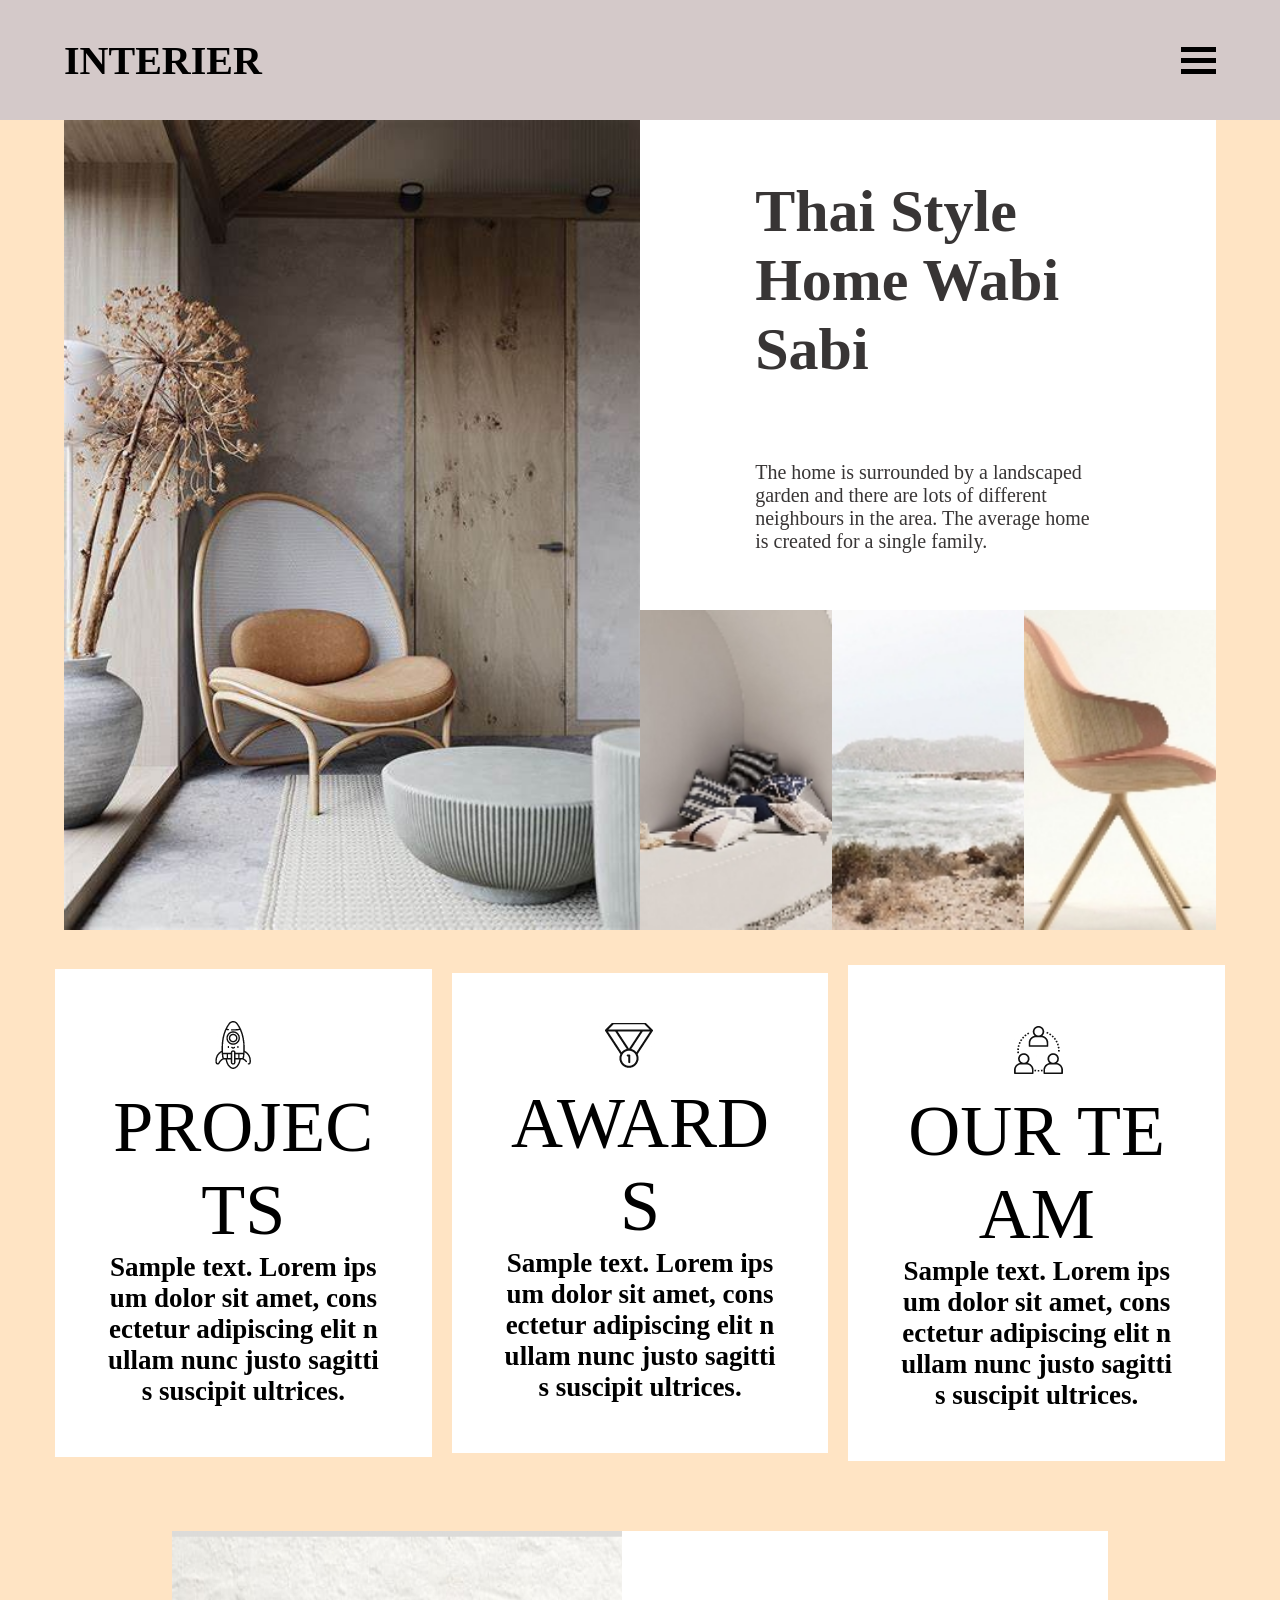
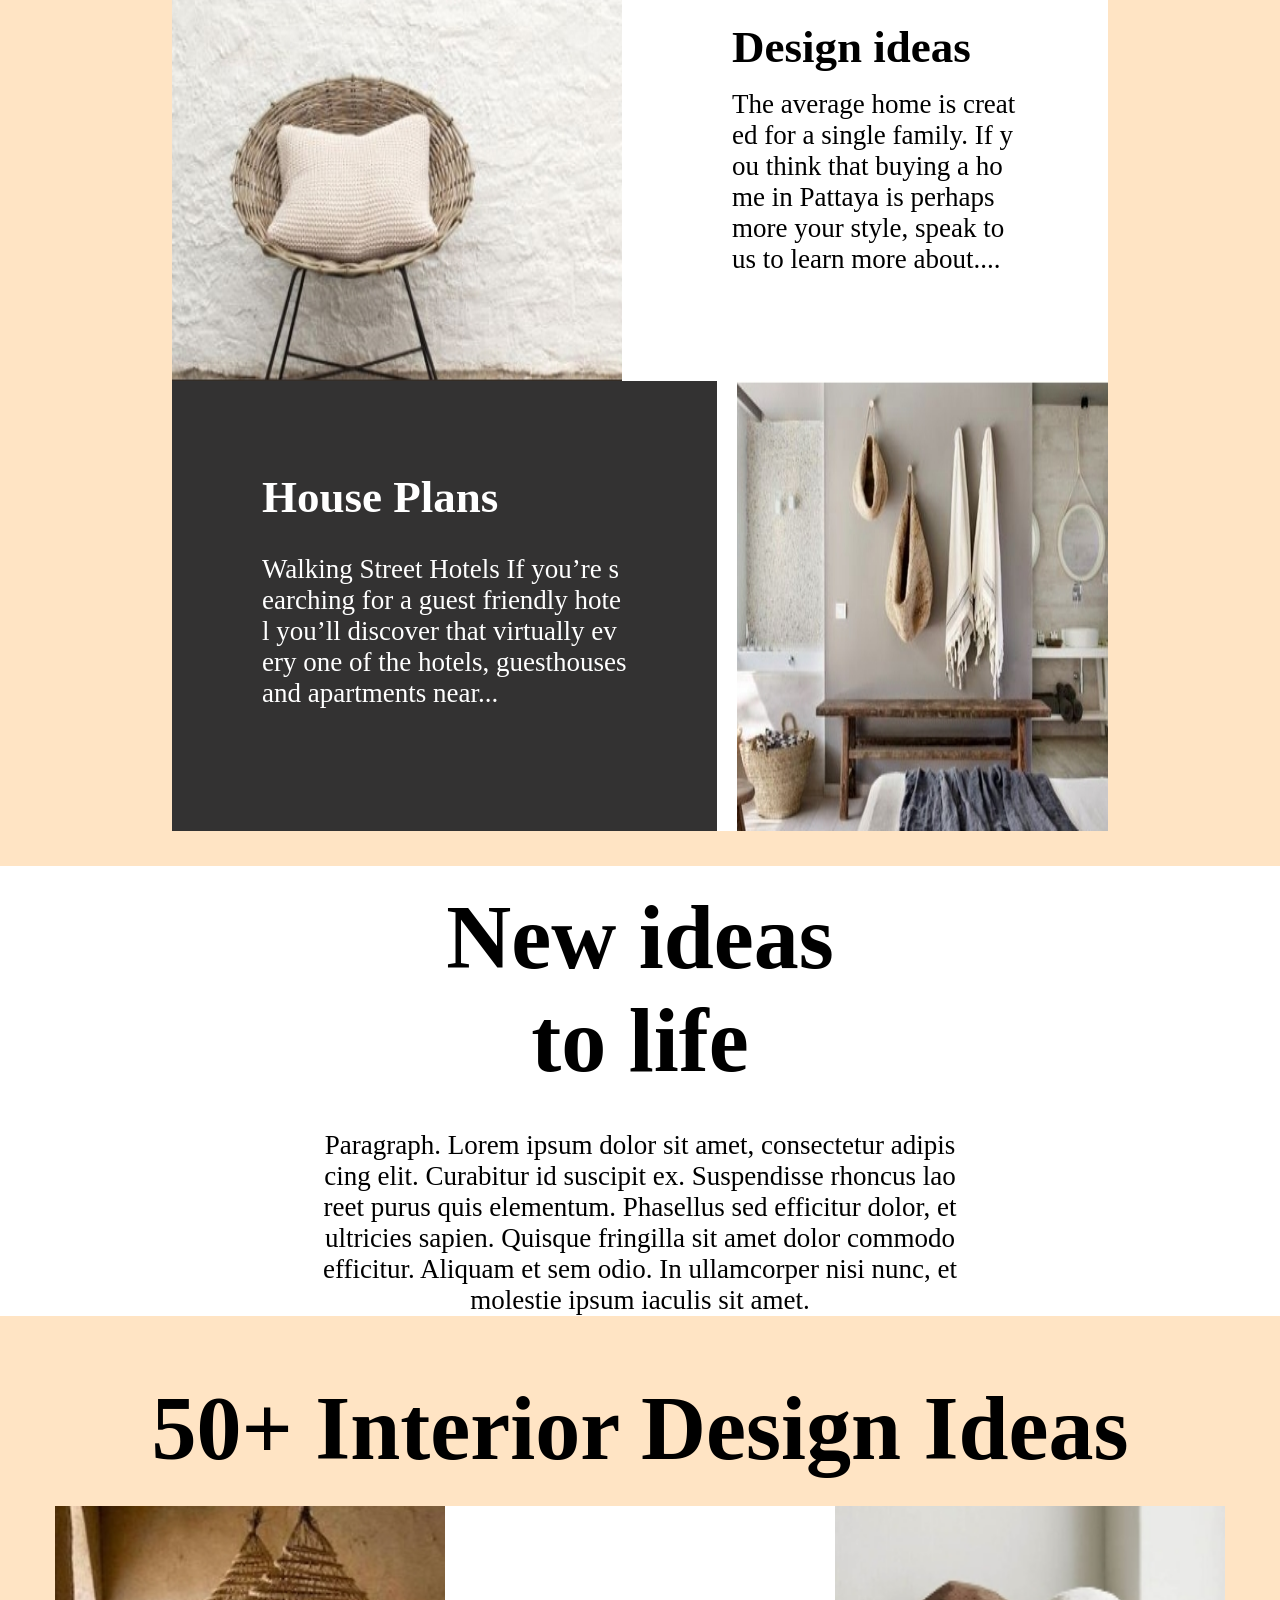
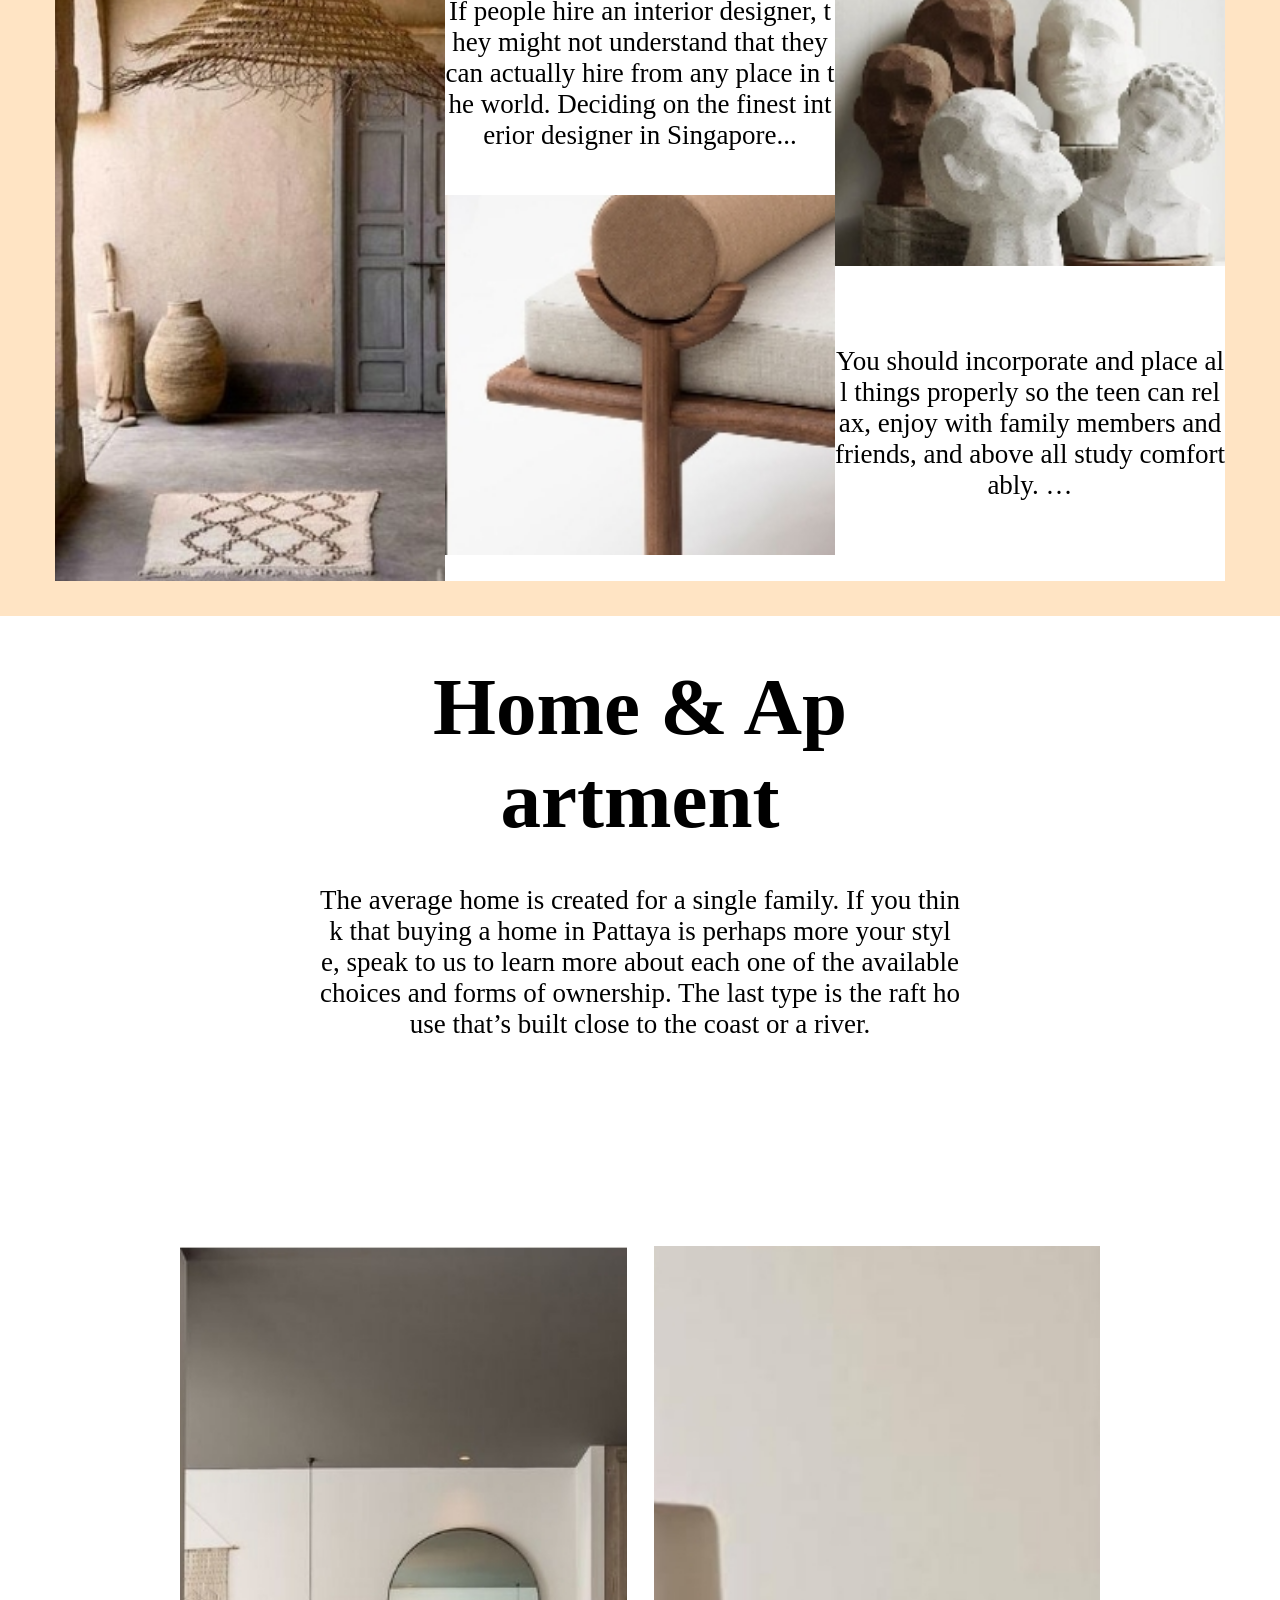
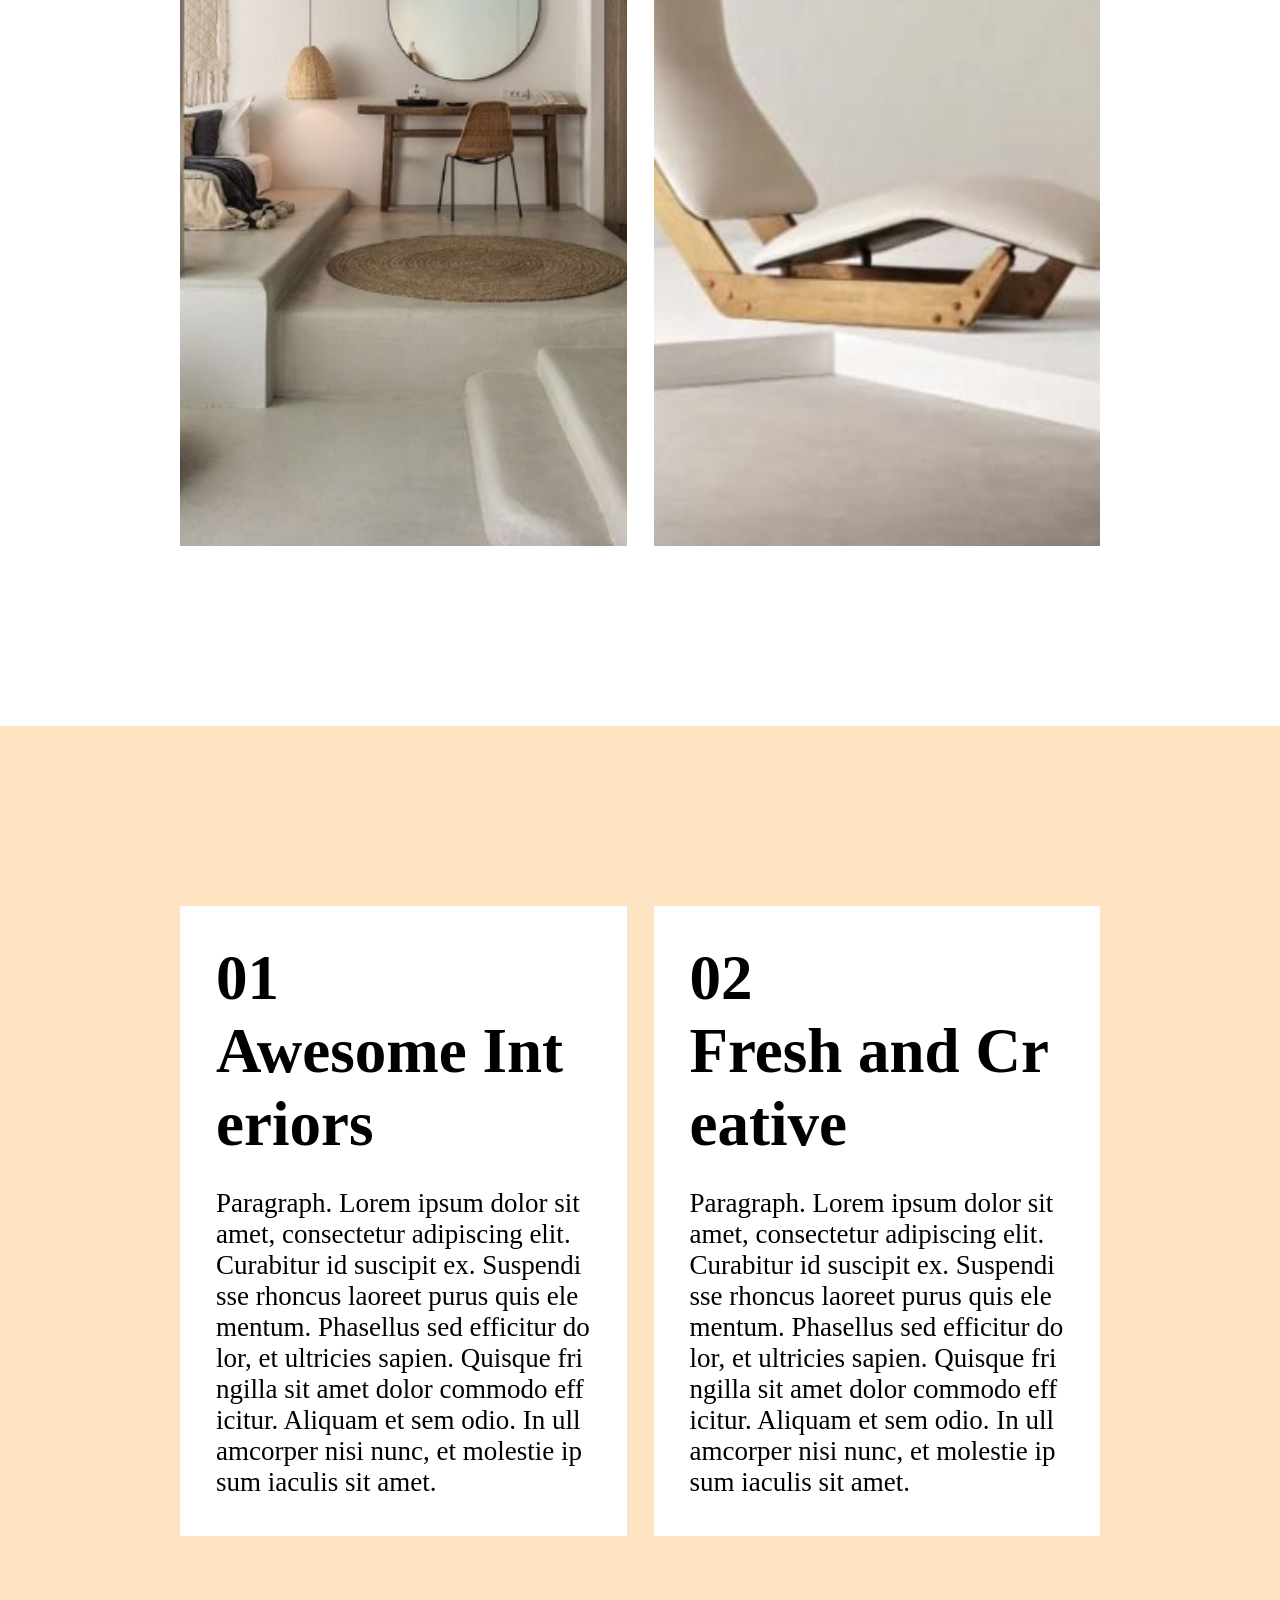
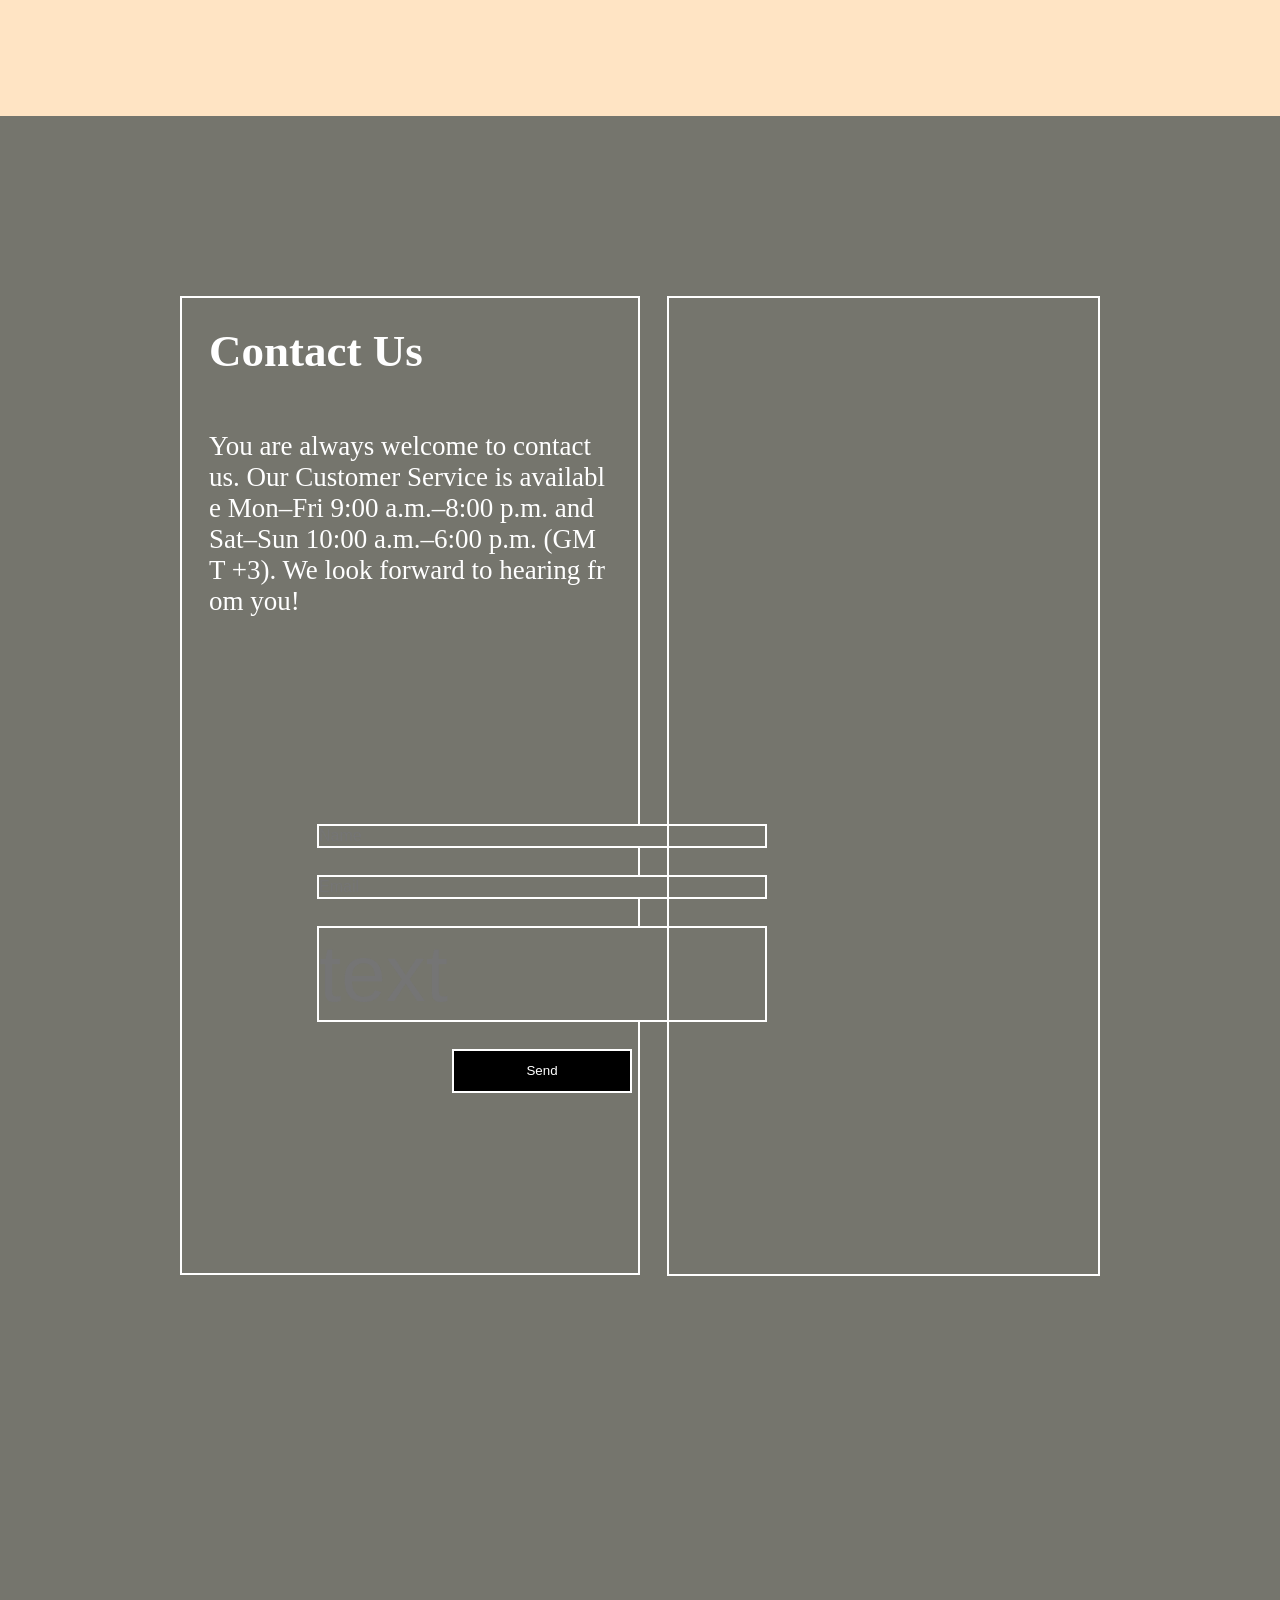
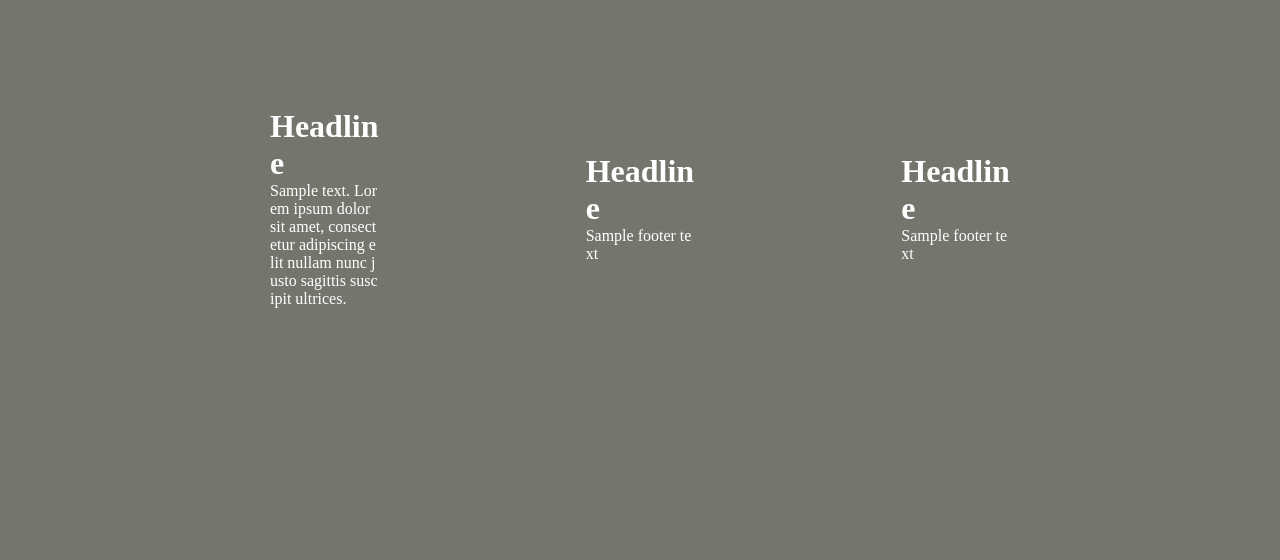
==== index.html @ 0a0bba4f "add Homm" ====
<!DOCTYPE html>
<html lang="en">
  <head>
    <meta charset="UTF-8" />
    <meta http-equiv="X-UA-Compatible" content="IE=edge" />
    <meta name="viewport" content="width=device-width, initial-scale=1.0" />
    <title>Document</title>
    <link rel="stylesheet" href="./css/styal.css" />
    <link rel="stylesheet"media="screen and (max-width:911px)" href="./css/mediaMaxW911px.css">
    <link rel="stylesheet" media="screen and (max-width:575px)" href="./css/mediaMaxW575px.css">
  </head>
  <body>
    <header class="header">
      <span>Interier</span>
      <div class="btn">
          <div></div>
          <div></div>
          <div></div>
      </div>
      <nav class="navbar">
          <a href="index.html">Home</a>
          <a href="GELLERY.html">GELLERY</a>
          <a href="Abaut.html">About</a>
      </nav>
      <div class="navBG"></div>
  </header>
  <!-- section_1 start  -->
  <div class="section_1">
      <div class="sec_1_items1">
          <img src="./img/OIP.jpg" alt="">
      </div>
      <div class="sec_1_items2">
          <div class="sec_1_content">
              <h1 class="sec1_Name">Thai Style Home Wabi Sabi</h1>
              <p class="sec1_content">
                  The home is surrounded by a landscaped garden and there are lots of different neighbours in the
                  area. The average home is created for a single family.
              </p>
          </div>
          <div class="sec_1_images">
              <img src="./img/b0lob.jpg" alt="">
              <img src="./img/b2lob.jpg" alt="">
              <img src="./img/1blob.jpg">

      </div>
  </div>
  
    </div>
    <!-- .section_2 -->
    <div class="section_2">
      <div class="mod">
        <img src="./img/blo0b.jpg" alt="" />
        <p>PROJECTS</p>
        <h1>
          Sample text. Lorem ipsum dolor sit amet, consectetur adipiscing elit
          nullam nunc justo sagittis suscipit ultrices.
        </h1>
      </div>
      <div class="mod1">
        <img src="./img/blo1b.jpg" alt="" />
        <p>AWARDS</p>
        <h1>
          Sample text. Lorem ipsum dolor sit amet, consectetur adipiscing elit
          nullam nunc justo sagittis suscipit ultrices.
        </h1>
      </div>
      <div class="mod2">
        <img src="./img/blo2b.jpg" alt="" />
        <p>OUR TEAM</p>
        <h1>
          Sample text. Lorem ipsum dolor sit amet, consectetur adipiscing elit
          nullam nunc justo sagittis suscipit ultrices.
        </h1>
      </div>
    </div>

    <!-- section_3 -->
    <div class="section_3">
           <div class="itms">
              <img src="./img/img1/blo5b.jpg" alt="">
              <div class="itms1">
                <h1>Design ideas</h1>
                <p>The average home is created for a single family. If you think that buying a home in Pattaya is perhaps more your style, speak to us to learn more about....</p>
              </div>
           </div>
           <div class="itms2">
            <div class="itms3">
              <h1>House Plans</h1>
              <p>Walking Street Hotels If you’re searching for a guest friendly hotel you’ll discover that virtually every one of the hotels, guesthouses and apartments near...</p>
            </div>
            <img src="./img/img1/blob.jpg" alt="">
           </div>
    </div>
    <!-- section_4 -->
    <div class="section_4">
          <div class="text">
            <h1>New ideas to life</h1>
            <p>Paragraph. Lorem ipsum dolor sit amet, consectetur adipiscing elit. Curabitur id suscipit ex. Suspendisse rhoncus laoreet purus quis elementum. Phasellus sed efficitur dolor, et ultricies sapien. Quisque fringilla sit amet dolor commodo efficitur. Aliquam et sem odio. In ullamcorper nisi nunc, et molestie ipsum iaculis sit amet.</p>
          </div>
    </div>
    <!-- section_5 -->
    <div class="section_5">
         <div class="min">
           <h1>50+ Interior Design Ideas</h1>
         </div>
         <div class="min2">
              <div class="min3">
                  <img src="./img/img1/bl12ob.jpg" alt="">
              </div>
              <div class="min4">
                  <p>If people hire an interior designer, they might not understand that they can actually hire from any place in the world. Deciding on the finest interior designer in Singapore...</p>
                  <img src="./img/bl21ob.jpg" alt="">
              </div>
              <div class="min5">
                   <img src="./img/blssob.jpg" alt="">
                   <p>You should incorporate and place all things properly so the teen can relax, enjoy with family members and friends, and above all study comfortably. …</p>
                   
              </div>
         </div>
    </div>
    <!-- section_6 -->
        <div class="section_6">
          <div class="text2">
            <h1>Home & Apartment</h1>
            <p>The average home is created for a single family. If you think that buying a home in Pattaya is perhaps more your style, speak to us to learn more about each one of the available choices and forms of ownership. The last type is the raft house that’s built close to the coast or a river.</p>
          </div>
    </div>
    <!-- section_7 -->
    <div class="section_7">
         <div class="img3">
               <img src="./img/img1/1lob.jpg" alt="">
         </div>
         <div class="img4">
                <img src="./img/img1/2lob.jpg" alt="">
         </div>
    </div>
        <!-- .section_8 -->
     <div class="section_8">
          <div class="text3">
               <h1>01</h1>
               <h1>Awesome Interiors</h1>
               <p>Paragraph. Lorem ipsum dolor sit amet, consectetur adipiscing elit. Curabitur id suscipit ex. Suspendisse rhoncus laoreet purus quis elementum. Phasellus sed efficitur dolor, et ultricies sapien. Quisque fringilla sit amet dolor commodo efficitur. Aliquam et sem odio. In ullamcorper nisi nunc, et molestie ipsum iaculis sit amet.</p>
               
          </div>
          <div class="text4">
               <h1>02</h1>
               <h1>Fresh and Creative</h1>
               <p>Paragraph. Lorem ipsum dolor sit amet, consectetur adipiscing elit. Curabitur id suscipit ex. Suspendisse rhoncus laoreet purus quis elementum. Phasellus sed efficitur dolor, et ultricies sapien. Quisque fringilla sit amet dolor commodo efficitur. Aliquam et sem odio. In ullamcorper nisi nunc, et molestie ipsum iaculis sit amet.</p>
          </div>
     </div>
     <!-- section_9 -->
     <div class="section_9">
            <div class="final1">
                  <h1>Contact Us</h1>
                  <p>You are always welcome to contact us. Our Customer Service is available Mon–Fri 9:00 a.m.–8:00 p.m. and Sat–Sun 10:00 a.m.–6:00 p.m. (GMT +3). We look forward to hearing from you!</p>
                 <div class="final2">
                    <input type="text" name="Name" placeholder="Name" class="Name">
                    <input type="text" name="Email" placeholder="Email" class="Email">
                    <input type="text" name="text" placeholder="text" class="inputtext">
                    <input type="submit" value="Send" class="submit">
                   </div>
            </div>
            <div class="final3">
              <iframe  id="gmap_canvas" src="https://maps.google.com/maps?q=california&t=&z=10&ie=UTF8&iwloc=&output=embed" frameborder="0" ></iframe>
             
            </div>

     </div>
     <!-- section_10 -->
     <div class="section_10">
             <div class="texx1">
                     <h1>Headline</h1>
                     <p>Sample text. Lorem ipsum dolor sit amet, consectetur adipiscing elit nullam nunc justo sagittis suscipit ultrices.</p>
             </div>
             <div class="texx2">
              <h1>Headline</h1>
              <p>Sample footer text</p>
             </div>
             <div class="texx3">
              <h1>Headline</h1>
              <p>Sample footer text</p>

             </div>
     </div>

     <script src="./min.js"></script>
  </body>
</html>
---- css/styal.css ----
*{
    box-sizing: border-box;
    margin: 0;
    padding: 0;
}

html{
    scroll-behavior: smooth;
}
/* header*/

.header{
    width: 100%;
    height: 120px;
    background-color: #d4c9c9;
    display: flex;
    align-items: center;
    justify-content: space-between;
    padding: 0px 5%;
}
.header>span{
    text-transform: uppercase;
    font-size: 40px;
    font-weight: bold;
}

.btn{
    display: inline-block;
    cursor: pointer;
}
.btn > div{
    width: 35px;
    height: 5px;
    background-color: #000;
    margin: 6px 0px;
    box-shadow: 0px 0px 4px transparent;
    opacity: 1;
    transform: translateY(0px) rotate(0deg);
    -webkit-transform: translateY(0px) rotate(0deg);
    transition: .6s ease all;
    -webkit-transition: .6s ease all;
}

.btn:hover>div{
    box-shadow: 0px 0px 4px #232525;
}

.btn_active > div:first-child{
    transform: translateY(11px) rotate(45deg);
    -webkit-transform: translateY(11px) rotate(45deg);
}
.btn_active >div:nth-child(2){
    opacity: 0;
}

.btn_active > div:last-child{
    transform: translateY(-11px) rotate(-45deg);
    -webkit-transform: translateY(-11px) rotate(-45deg);
}


/* nav bar */
.navbar{
    width: 160px;
    min-height: 100vh;
    background-color: #000000;
    position: absolute;
    top: 0px;
    left: -160px;
    padding: 20px 0px;
    display: flex;
    flex-direction: column;
    gap: 20px;
    align-items: center;
    z-index: 999;
    transition: 1s all;

}
.navbar_active{
    left: 0px;
}
.navbar>a{
    text-decoration: none;
    color: #fff;
    font-size: 26px;
    transition: .3s ease-in;
    word-break: break-all;
}
.navbar>a:hover{
    color: #b8abab;
}

.navBG{
    position: absolute;
    width: 100%;
    min-height: 100vh;
    background: transparent;
    z-index: -10;
    top: 0px;
    left: 0px;
    transition: 1s all;
}

.navBG_active{
    background: #000000c9;
    z-index: 99;
}




/* section_1 start  */
.section_1{
    width: 100%;
    min-height: calc(100vh - 120px);
    background: bisque;
    display: flex;
    padding: 0px 5%;
}
.section_1 >div{
    width: 50%;
}
.sec_1_items1>img{
    width: 100%;
    height: 100%;
    object-fit: cover;
}

.sec_1_items2{
    display: flex;
    flex-direction: column;
}
.sec_1_content{
    flex-grow: 7;
    display: flex;
    padding: 0px 20%;
    flex-direction: column;
    justify-content: space-evenly;
    background: #fff;
    color: #383535;
    gap: 20px;
}
.sec1_Name{
    font-size: 60px;
}
.sec1_content{
    font-size: 20px;
}
.sec_1_images{
    flex-grow: 3;
    display: flex;
}
.sec_1_images>img{
    width: 33.33%;
    height: 100%;
    object-fit: cover;

}


/* section_2 */
.section_2{
    display: flex;
    width: 100%;
    min-height: 50vh;
    background: bisque;
    justify-content: center;
    align-items: center;
    word-break: break-all;
    padding: 35px 55px;
    gap: 20px;
} 
.mod{
    width: 100%;
    min-height: 50vh;
    text-align: center;
    background-color: #fff;
    align-self: center;
    padding: 50px ;
    word-break: break-all;
    object-fit: cover;
    

}
.mod>p{
     font-size: 8vh;
     word-break: break-all;
}
.mod>h1{
    font-size: 3vh;
    word-break: break-all;
}
.mod1{
    width: 100%;
    min-height: 50vh;
    text-align: center;
    background-color: #fff;
    align-self: center;
    object-fit: cover;
    word-break: break-all;
    padding: 50px 
}
.mod1>p{
     font-size: 8vh;
     word-break: break-all;
}
.mod1>h1{
    font-size: 3vh;
    word-break: break-all;
}
.mod2{
    width: 100%;
    min-height: 50vh;
    text-align: center;
    background-color: #fff;
    align-self: center;
    padding: 50px;
    word-break: break-all;
}
.mod2>p{
     font-size: 8vh;
     word-break: break-all;
}
.mod2>h1{
    font-size: 3vh;
    word-break: break-all;
}
/* section_3  */
.section_3{
display: flex;
flex-wrap:  wrap;
width: 100%;
min-height: 100vh;
background: bisque;
justify-content: center;
align-items: center;
padding: 35px 55px;

}
.itms{
    width: 80%;
    min-height: 50vh;
    display: flex;
    justify-content:start;
    background-color: #fff;
    gap: 20px;
}
.itms1{
    display: flex;
    flex-wrap: wrap;
    justify-content:start;
    padding: 10vh 10vh;

}
.itms1 img{
    width: 100%;
    min-height: 50vh;
    justify-content: center;
    object-fit: cover;
}
.itms1>h1{
    font-size: 5vh;
    word-break: break-all;

}
.itms1>p{
    font-size: 3vh;
    word-break: break-all;
   
}
.itms2{
    width: 80%;
    min-height: 50vh;
    display: flex;
    background-color: #fff;
    gap: 20px;
}
.itms3{
    display: flex;
    flex-wrap: wrap;
    justify-content:start;
    background-color: rgb(51, 50, 50);
    color: #fff;
    padding: 10vh 10vh;
}
.itms3 img{
    width: 20%;
    min-height: 20vh;
    justify-content: center;
    object-fit: cover;
}
.itms3>h1{
    font-size: 5vh;
    word-break: break-all;

}
.itms3>p{
    font-size: 3vh;
    word-break: break-all;
   
}
/* section_4 */
.section_4{
display: flex;
width: 100%;
min-height: 50vh;
background: #fff;
justify-content: center;
align-items: center;
text-align: center;

}
.text{
    display: flex;
    flex-wrap:  wrap;
    text-align: center;
    width: 50%;
    min-height: 30vh;
    gap: 2vh;
}
.text h1{
     padding: 20px 12vh;
     font-size: 10vh;
     word-break: break-all;
}
.text p{
    font-size: 3vh;
    word-break: break-all;
}
/* section_5 */
.section_5{
display: flex;
flex-wrap:  wrap;
width: 100%;
min-height: 100vh;
background: bisque;
padding: 35px 55px;
}

.min{
    width: 100%;
    min-height: 1vh;
    display: flex;
    font-size: 5vh;
    justify-content: center;
    align-items: center;
    word-break: break-all;

}
.min2{
    width: 100%;
    min-height: 50vh;
    display: flex;
  
}
.min3{
    width: 100%;
    min-height: 50vh;
    display: flex;

}
.min3>img{
    width: 100%;
    min-height: 50vh;
    object-fit: cover;
}
.min4{
    width: 100%;
    min-height: 50vh;
    display: flex;
    text-align: center;
    flex-wrap: wrap;
    background: #fff;
    gap: 2vh;
}
.min4>p{
    padding-top: 10vh;
    font-size: 3vh;
    word-break: break-all;

}
.min4>img{
    width: 100%;
    height: 40vh;
    object-fit: cover;
}
.min5{
    width: 100%;
    min-height: 50vh;
    display: flex;
    text-align: center;
    flex-wrap: wrap;
    background-color: #fff;

}
.min5>p{
    font-size: 3vh;
    word-break: break-all;

}
.min5>img{
    width: 100%;
    height: 40vh;
    object-fit: cover;
}

/* section_6 */

.section_6{
display: flex;
width: 100%;
min-height: 50vh;
background: #fff;
justify-content: center;
align-items: center;
text-align: center;

}
.text2{
    display: flex;
    flex-wrap:  wrap;
    text-align: center;
    width: 50%;
    min-height: 30vh;
    gap: 2vh;
}
.text2 h1{
     padding: 20px 12vh;
     font-size: 9vh;
     word-break: break-all;
}
.text2 p{
    font-size: 3vh;
    word-break: break-all;
}

/* section_7 */


.section_7{
     width: 100%;
     min-height: 100vh;
     display: flex;
    
     background: #fff;
     padding: 20vh;
     gap: 3vh;
}
.img3{
    width: 100%;
    min-height: 100vh;
    display: flex;
}
.img4{
    width: 100%;
    min-height: 100vh;
    display: flex;
 
}
.img3 img{
    width: 100%;
    min-height: 100vh;
    object-fit: cover;
}
.img4 img{
    width: 100%;
    min-height: 100vh;
    object-fit: cover;
}
/* section_8 */
.section_8{
    width: 100%;
    min-height: 100vh;
    display: flex;
    justify-content: center;
    align-items: center;
    background: bisque;
    padding:20vh;
    gap: 3vh;

}
.text3{
    width: 50%;
    min-height: 70vh;
    background: #fff;
    padding: 4vh 4vh ; 
}
.text3 h1{
     font-size: 7vh;
     word-break: break-all;
     
}
.text3 p{
    padding-top: 3vh;
    font-size: 3vh;
    word-break: break-all;
    
}
.text4{
    width: 50%;
    min-height: 70vh;
    background: #fff;
    padding: 4vh 4vh ; 
}
.text4 h1{
    font-size: 7vh;
    word-break: break-all;
    
}
.text4 p{
   padding-top: 3vh;
   font-size: 3vh;
   word-break: break-all;
   
}
/* section_9 */

.section_9{
     width: 100%;
     min-height: 110vh;
     display: flex;
     justify-content: center;
     align-items: center;
     background: #75756d;
     padding: 20vh 20vh;
     gap: 3vh;

}
.final1{
    width: 50%;
    min-height: 100vh;
    border: 2px solid rgb(255, 255, 255);
}
.final1 h1{
    font-size: 5vh;
    color: #fff;
    padding: 3vh 3vh;
    word-break: break-all;
}
.final1 p{
    font-size: 3vh;
    color: #fff;
    padding: 3vh 3vh;
    word-break: break-all;
}
.final2{
      width: 50%;
      min-height: 50vh;
      display: flex;
      justify-content: center;
      align-items: center;
      flex-wrap: wrap;
      padding:20vh 40vh;
      gap: 3vh;
}
 .Name{
    border: 0;
    outline: 0;
    min-width: 50vh;
    background-color: #75756d;
    border: 2px solid #fff;
    line-height: 20px;
    color: #000000;
    font-size: 1rem;
    transition: 2s all;
   
 }
 .Email{
    border: 0;
    outline: 0;
    min-width: 50vh;
    background-color: #75756d;
    border: 2px solid #fff;
    line-height: 20px;
    color: #000000;
    font-size: 1rem;
    transition: 2s all;
   
 }
.inputtext{
     border: 0;
     outline: 0;
     min-width: 50vh;
     background-color: #75756d;
     border: 2px solid #fff;
     line-height: 20px;
     color: #000000;
     font-size: 5rem;
     transition: 2s all;
}
.inputtext:hover{
    border:2px solid #07a4f8;
}
.Email:hover{
    border:2px solid #07a4f8;
}
.Name:hover{
    border:2px solid #07a4f8;
}
.submit{
    min-width: 20vh;
    background-color: #000000;
    border: 2px solid #fff;
    line-height: 40px;
    color: #ffffff;
    transition: 2s all;
    cursor: pointer;
    transition: 2s all;
}
.submit:hover{
    border:2px solid #07a4f8;
}


.final3{
    width: 50%;
    min-height: 100vh;
    border: 2px solid rgb(255, 255, 255);
}
.final3 iframe{
    width: 100%;
    min-height: 108vh;
}
/* section_10 */

.section_10{
    width: 100%;
    min-height: 40vh;
    display: flex;
    justify-content: center;
    align-items: center;
    background: #75756d;
    padding: 20vh 20vh;
    gap: 3vh;

}
.texx1{
    width: 50%;
    min-height: 20vh;
    padding: 8vh 10vh;
    color: #fff;
    word-break: break-all;
}
.texx2{
    width: 50%;
    min-height: 20vh;
    padding: 8vh 10vh;
    color: #fff;
    word-break: break-all;
}
    

.texx3{
    width: 50%;
    min-height: 20vh;
    padding: 8vh 10vh;
    color: #fff;
    word-break: break-all;
}
---- css/mediaMaxW911px.css ----
.section_1{
    flex-wrap: wrap;
   
}
.section_1 div{
    width:100%;
}
.section_2{
    flex-wrap: wrap;
    
}
.section_2 div{
    width:100%;
}
.section_3{
    flex-wrap: wrap;
    
}
.section_3 div{
    width: 100%;
}
.section_4{
    flex-wrap: wrap;
  
}
.section_4 div{
    width: 100%;
}
.section_5{
    flex-wrap: wrap;
  
}
.section_5{
    width: 100%;
}
.section_6{
    flex-wrap: wrap;
   
}
.section_6 div{
    width: 100%;
}
.section_7 div{
    width: 100%;
}
.section_7{
    flex-wrap: wrap;
  
}
.section_8{
    flex-wrap: wrap;
   
}
.section_8 div{
    width: 100%;
}
.section_7>.img3{
    width: 100%;
    flex-direction: column;
}
.section_7>.img4{
    width: 100%;
    flex-direction: column;
}
s
/* section_9 */
 .section_9{
    flex-wrap: wrap;
 
}
.section_9 div{
    width: 100%;
}
.section_10{
    flex-wrap: wrap;
    
}
.section_10 div{
    width: 100%;
}
header div{
    width: 100%;
}
header{
    flex-wrap: wrap;
    
} 
@media screen and (max-width:991px) {
    .section_1{
     flex-direction: column;
    } 
    .section_1>div{
     width: 100%;
    }
 }
 @media screen and (max-width:575px) {
     .sec_1_content{
         padding: 10px 20px;
     }
    .sec_1_images{
     flex-direction: column;
    }
    .sec_1_images>img{
     width: 100%;
    } 
 }
 @media screen and (orientation:landscape) {
     .sec_1_items1{
         min-height: 500px;
     }
     .sec_1_content{
         padding: 30px;
     }
     
 }
---- css/mediaMaxW575px.css ----
.section_1 div{
    width:100%;
}

.section_2 div{
    width:100%;
}

.section_3 div{
    width: 100%;
}

.section_4 div{
    width: 100%;
}

.section_5{
    width: 100%;
}

.section_6 div{
    width:100%;
}

.section_7 div{
    width: 100%;
}

.section_8 div{
    width: 100%;
}

.section_9{
    width: 100%;
}
.section_10{
    width: 100%;
}
header{
    width: 100%;
}
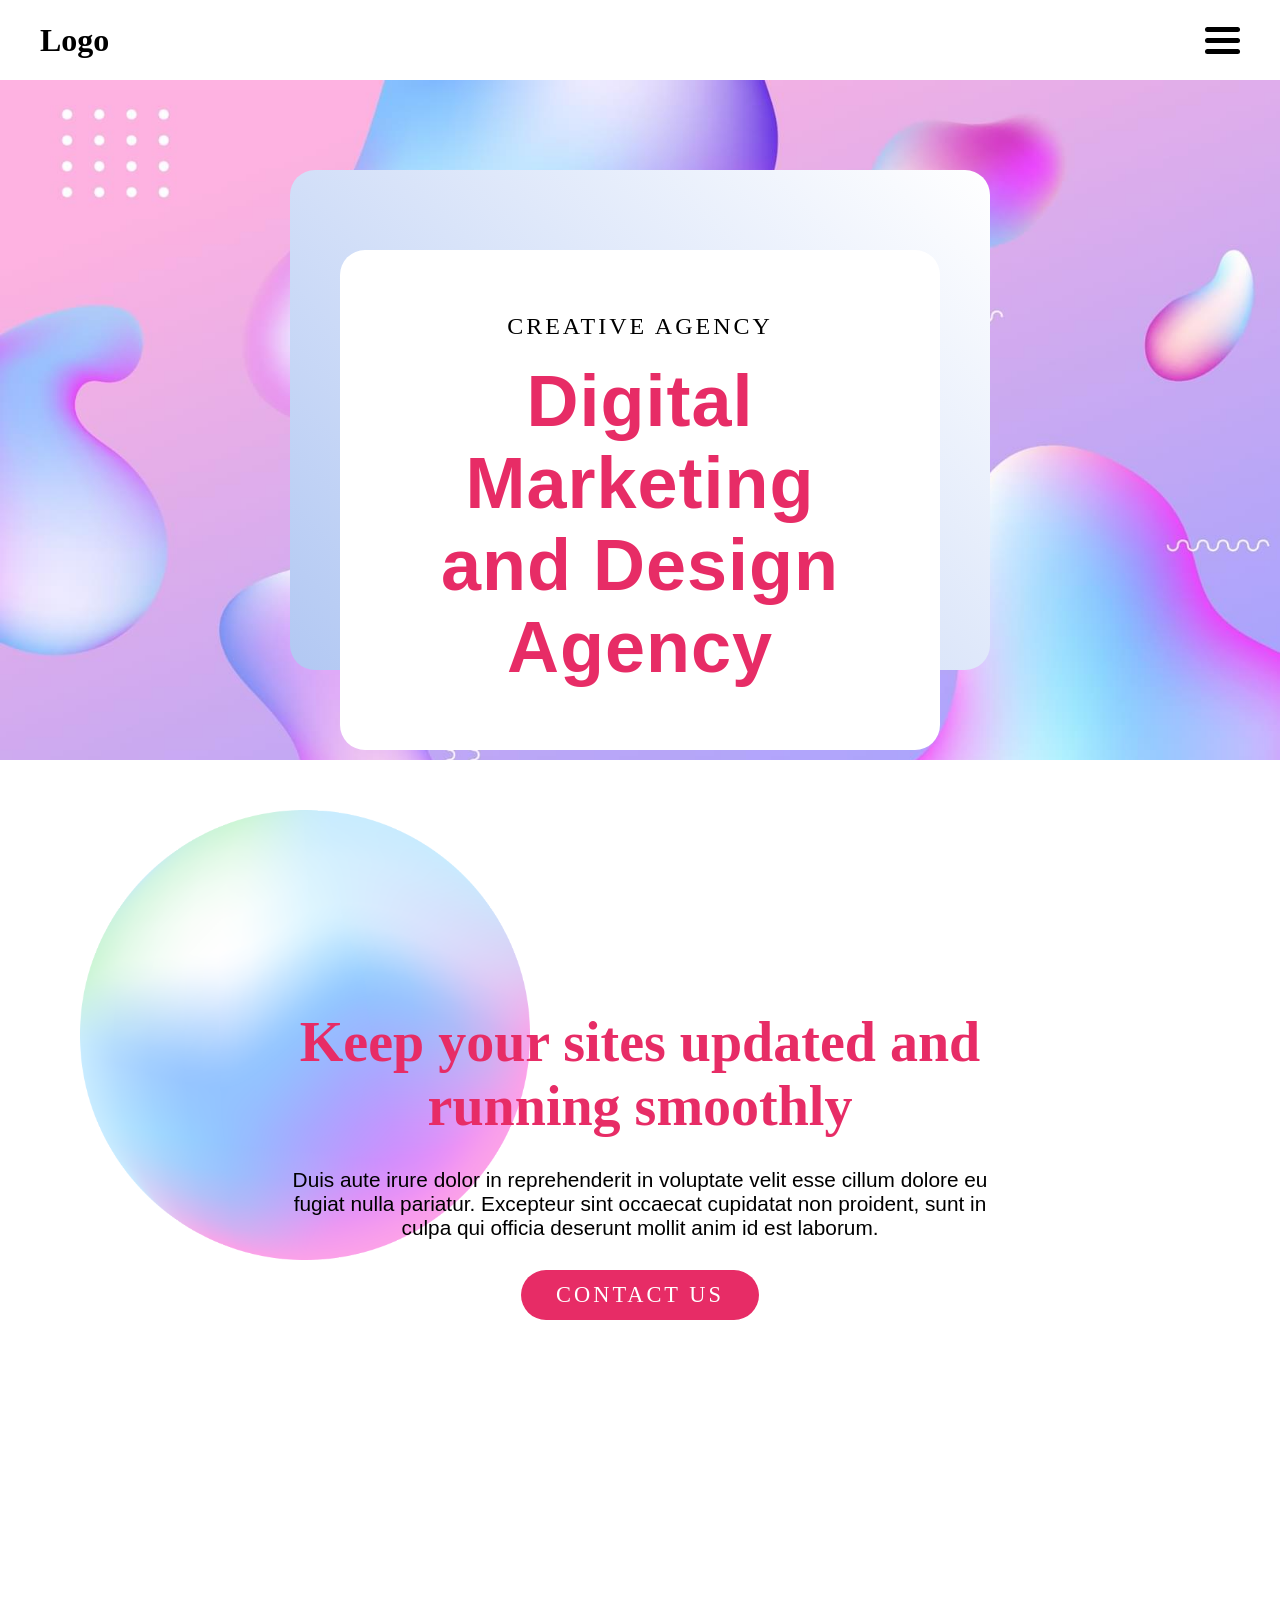
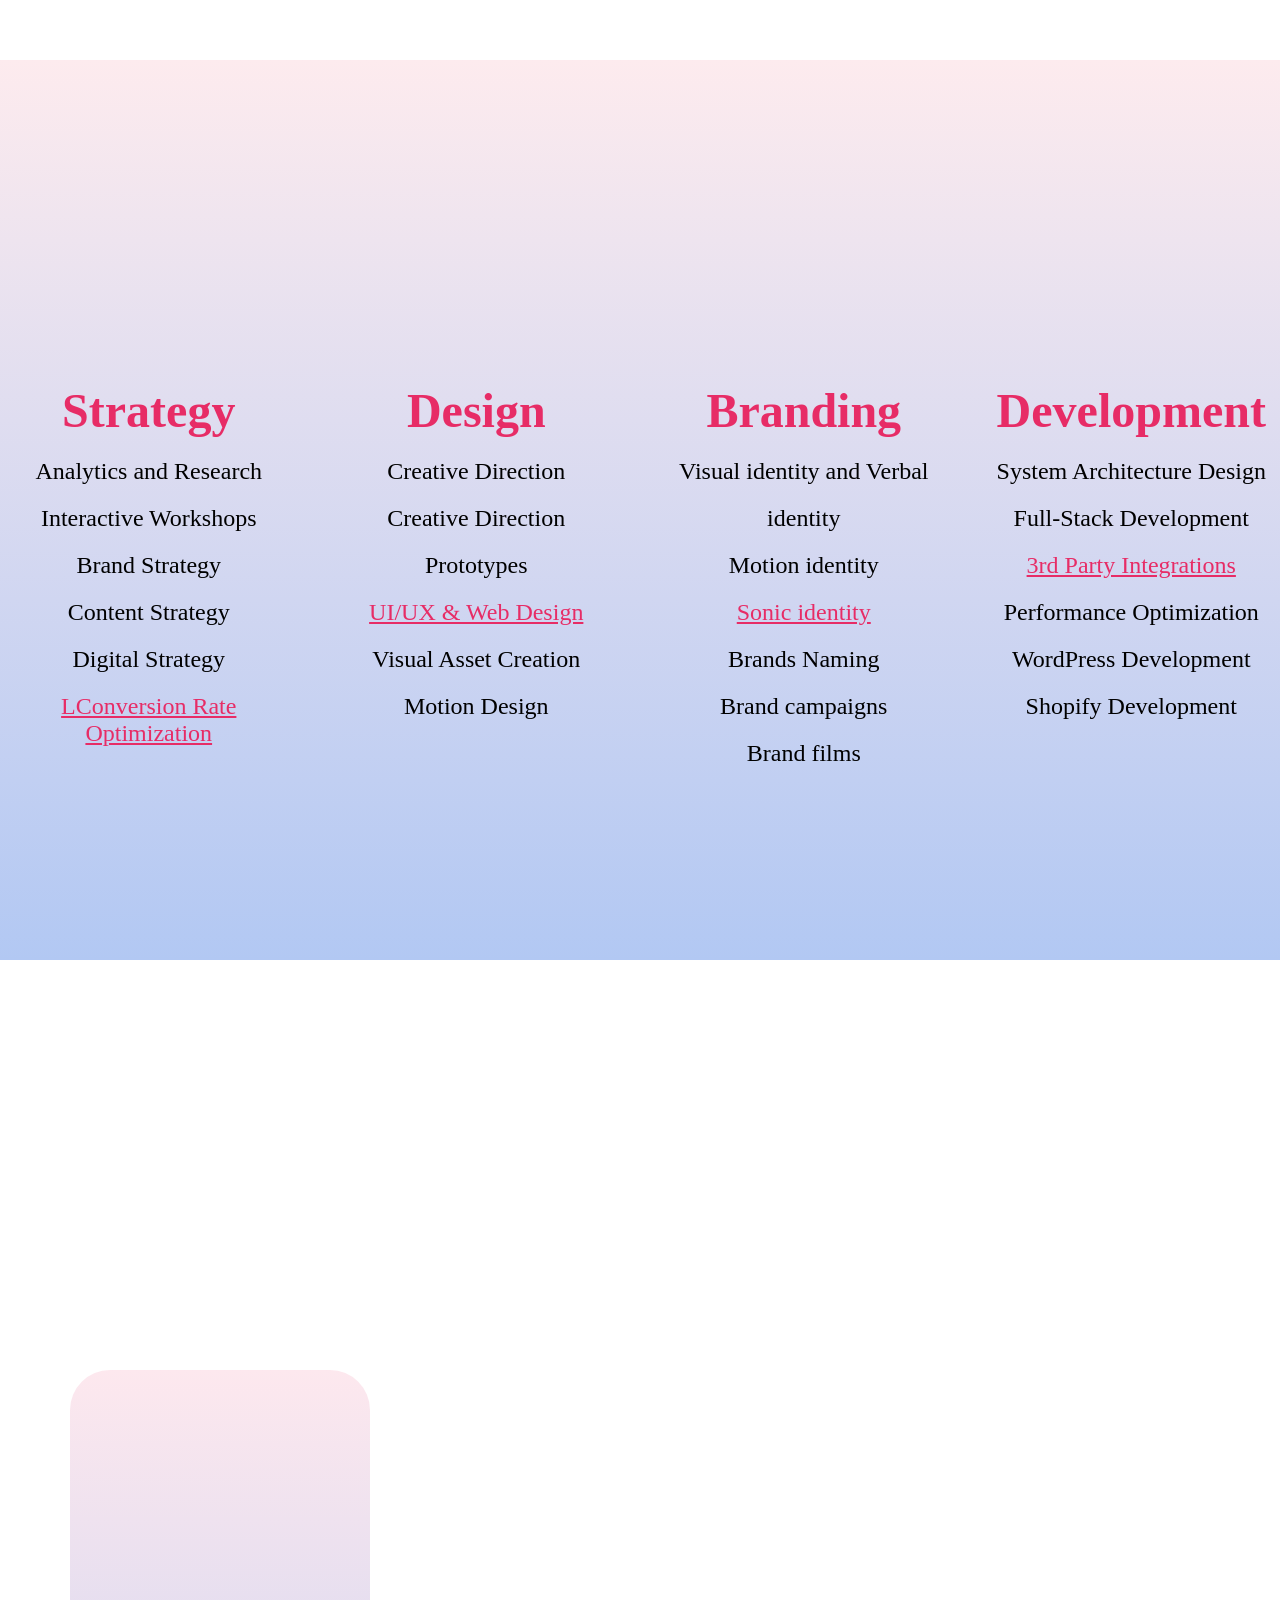
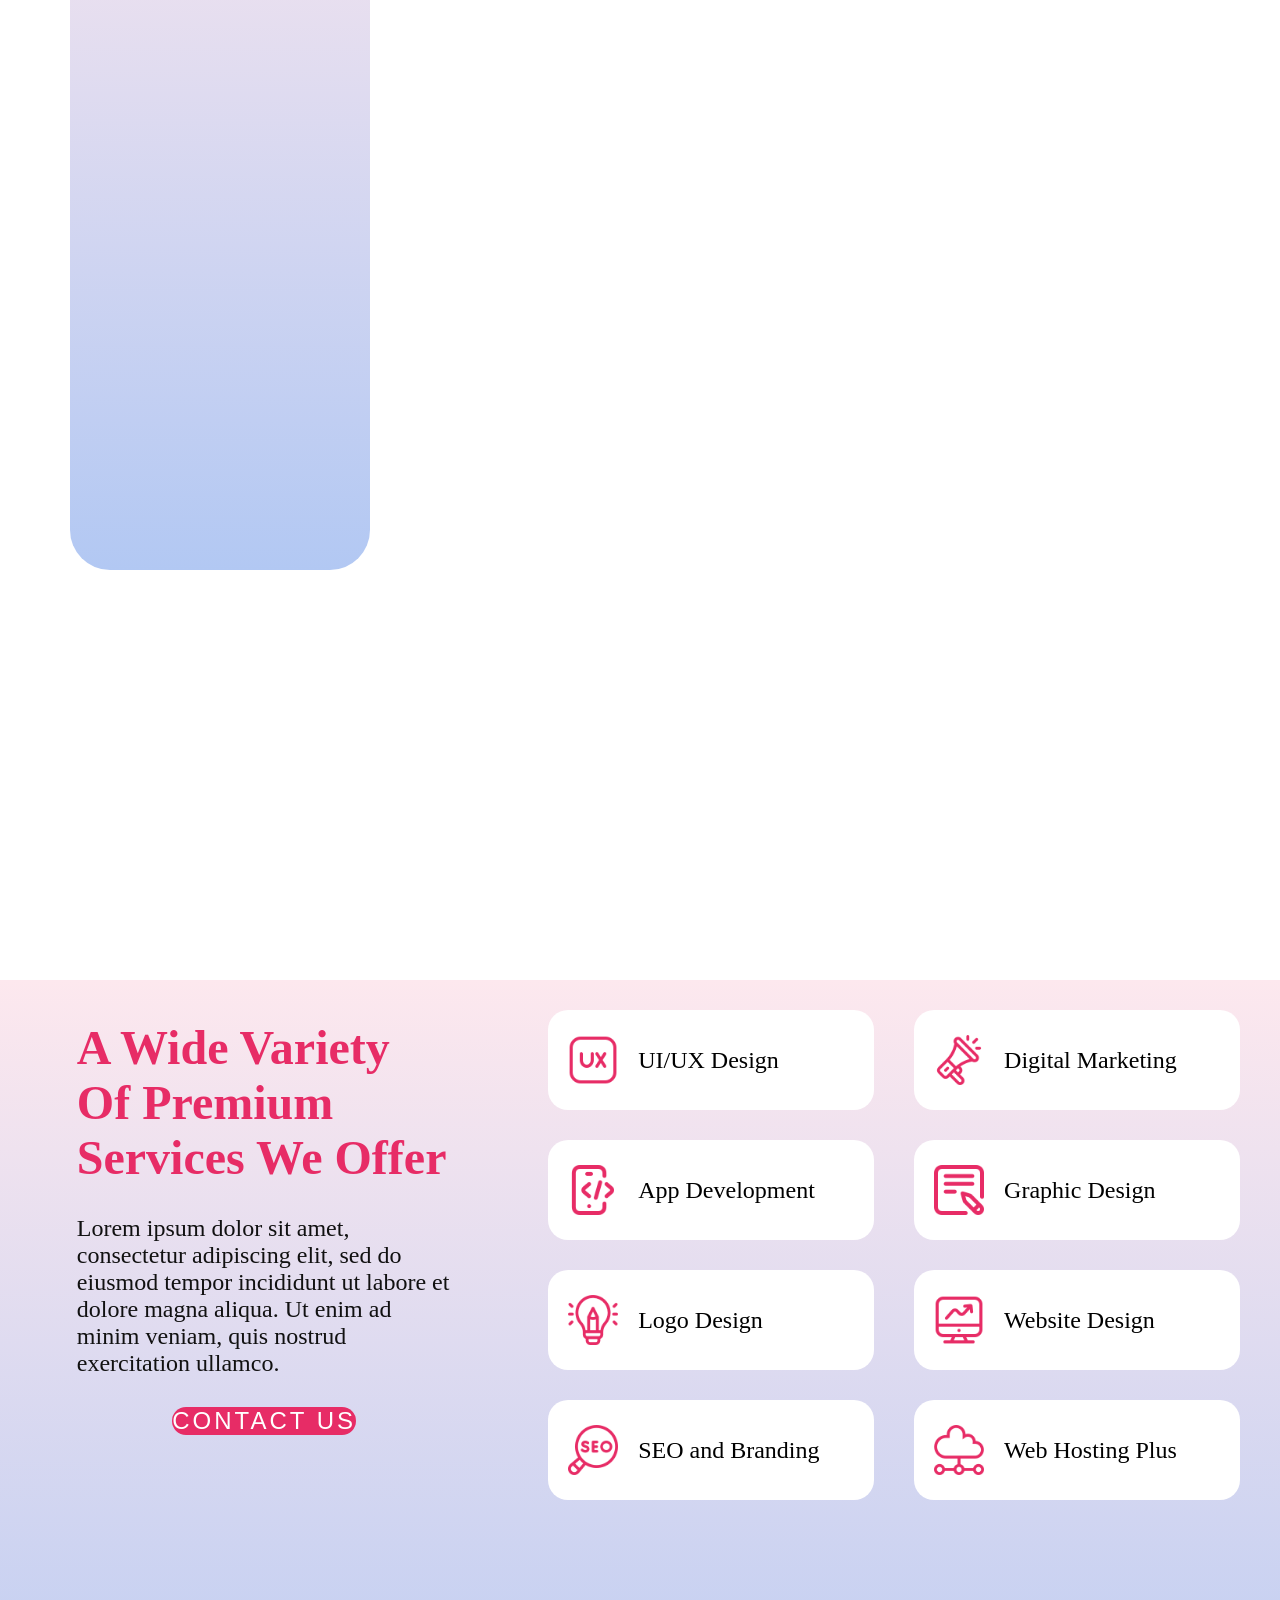
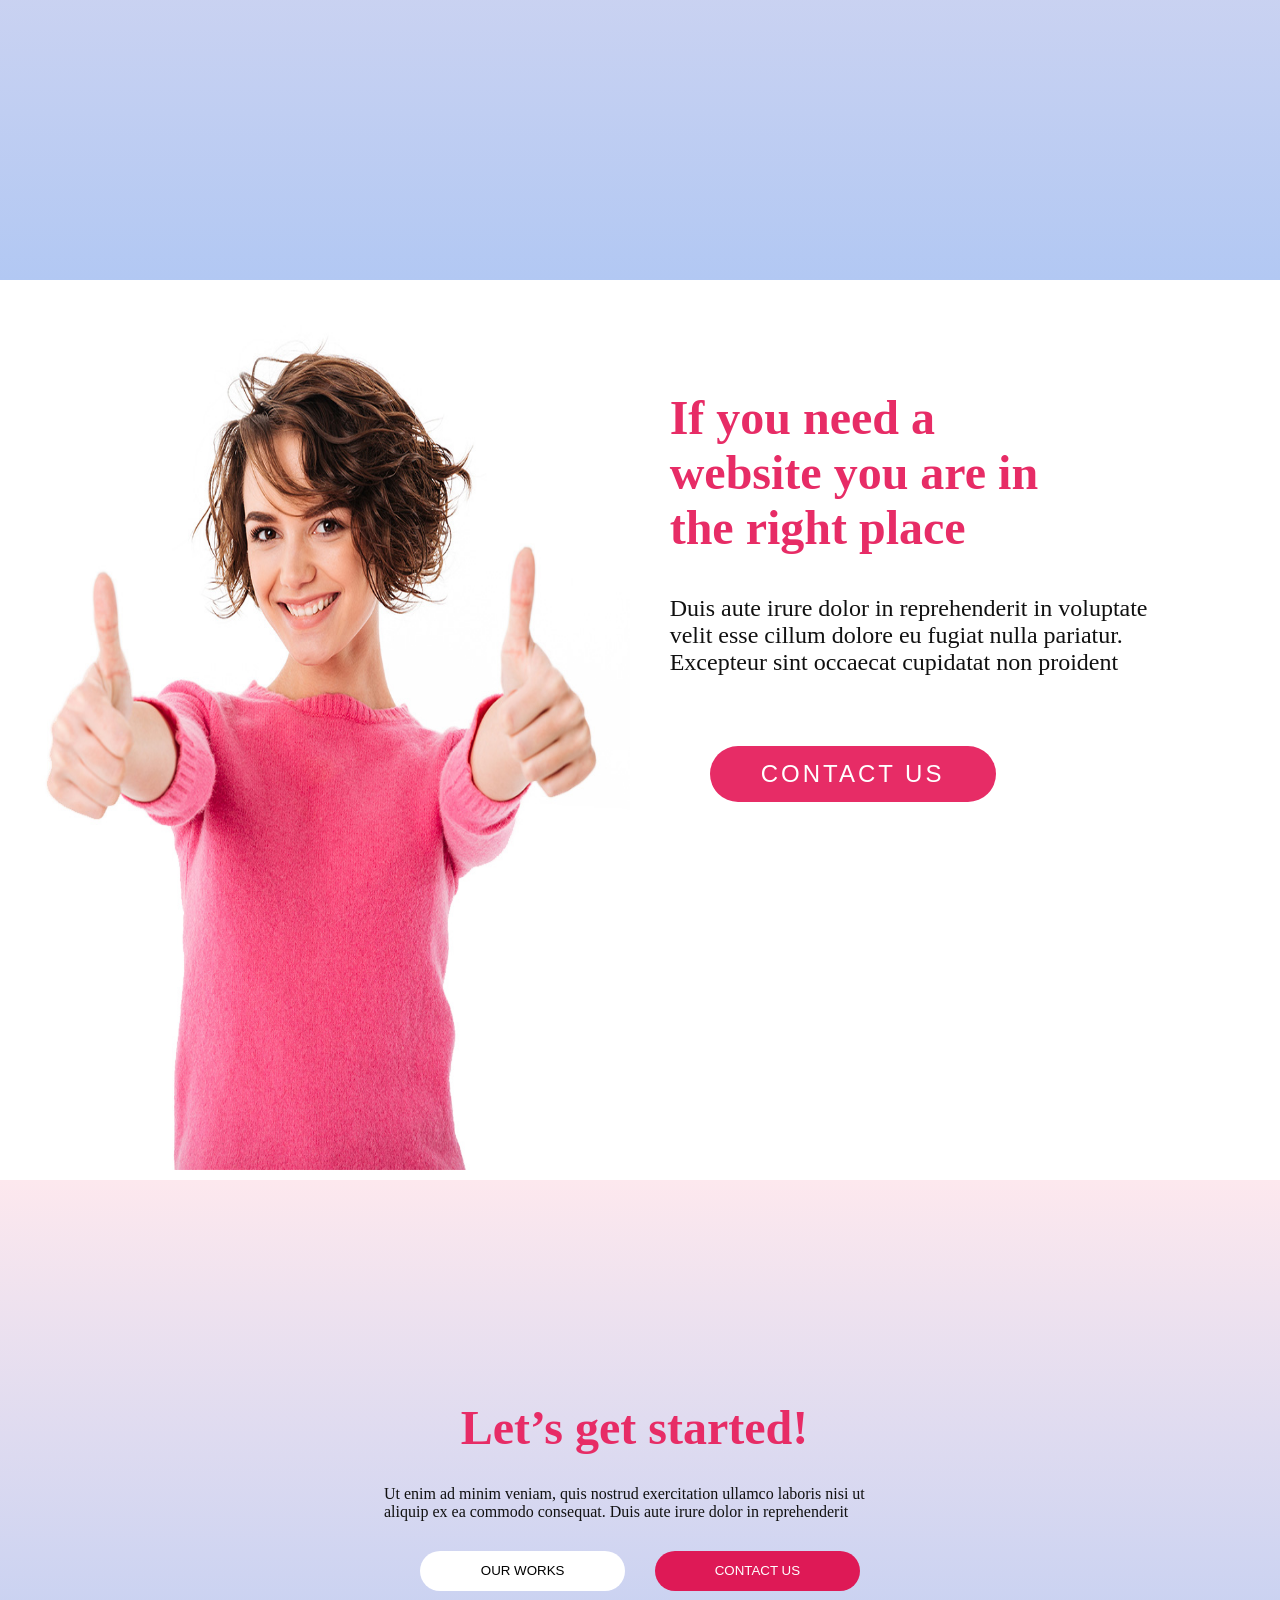
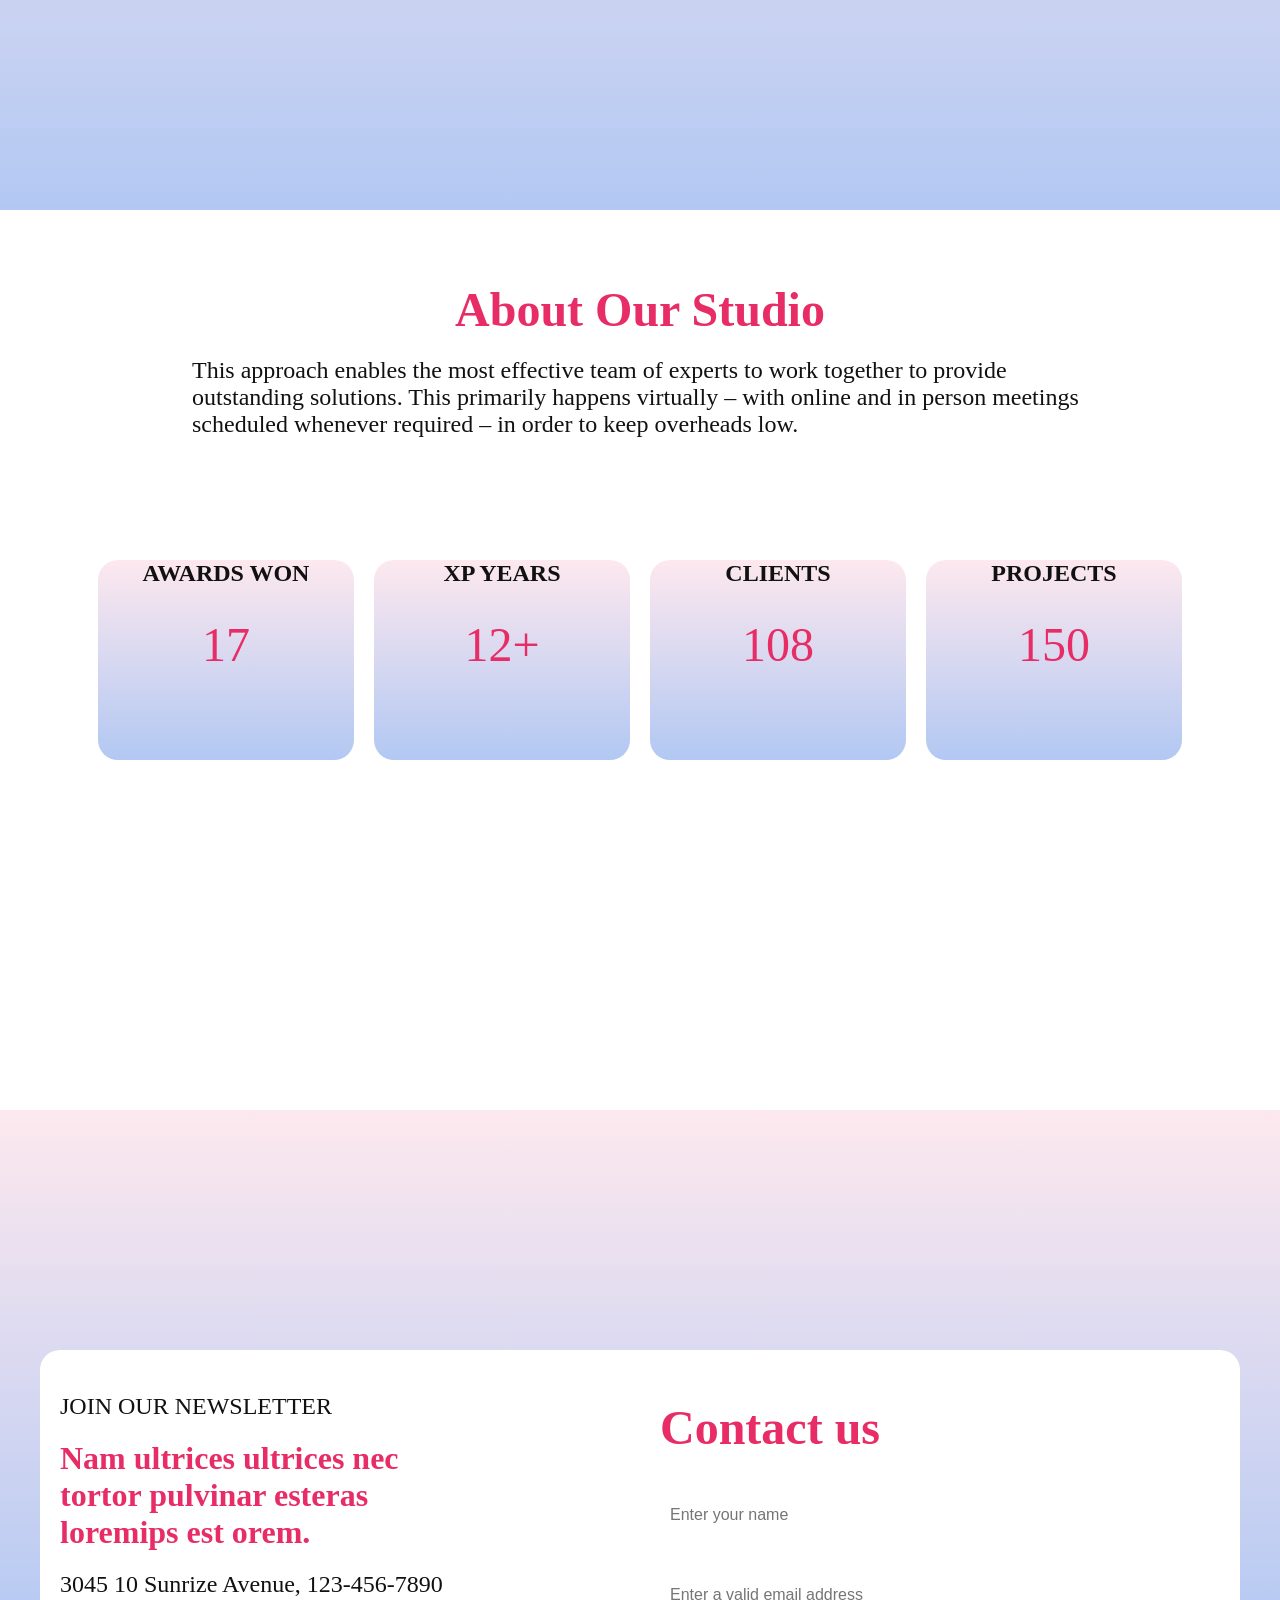
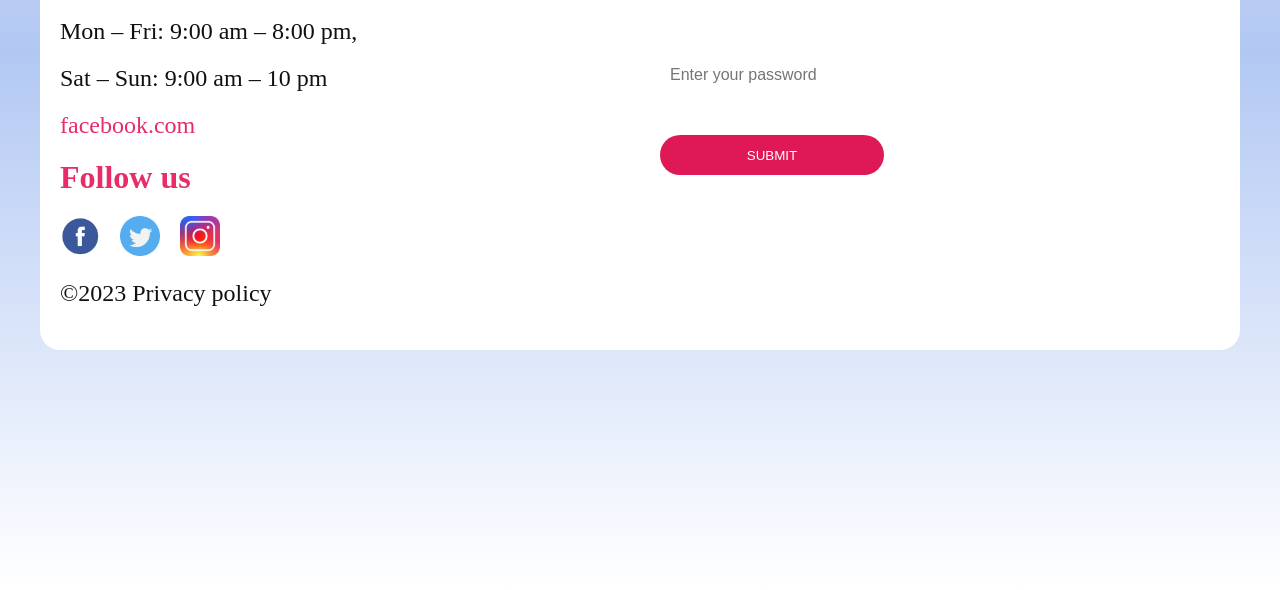
==== commit 2f17f4c3: "add" ====
--- a/index.html
+++ b/index.html
@@ -1,188 +1,210 @@
 <!DOCTYPE html>
 <html lang="en">
-  <head>
-    <meta charset="UTF-8" />
-    <meta http-equiv="X-UA-Compatible" content="IE=edge" />
-    <meta name="viewport" content="width=device-width, initial-scale=1.0" />
+<head>
+    <meta charset="UTF-8">
+    <meta name="viewport" content="width=device-width, initial-scale=1.0">
     <title>Document</title>
-    <link rel="stylesheet" href="./css/styal.css" />
-    <link rel="stylesheet"media="screen and (max-width:911px)" href="./css/mediaMaxW911px.css">
-    <link rel="stylesheet" media="screen and (max-width:575px)" href="./css/mediaMaxW575px.css">
-  </head>
-  <body>
-    <header class="header">
-      <span>Interier</span>
-      <div class="btn">
-          <div></div>
-          <div></div>
-          <div></div>
-      </div>
-      <nav class="navbar">
-          <a href="index.html">Home</a>
-          <a href="GELLERY.html">GELLERY</a>
-          <a href="Abaut.html">About</a>
-      </nav>
-      <div class="navBG"></div>
-  </header>
-  <!-- section_1 start  -->
-  <div class="section_1">
-      <div class="sec_1_items1">
-          <img src="./img/OIP.jpg" alt="">
-      </div>
-      <div class="sec_1_items2">
-          <div class="sec_1_content">
-              <h1 class="sec1_Name">Thai Style Home Wabi Sabi</h1>
-              <p class="sec1_content">
-                  The home is surrounded by a landscaped garden and there are lots of different neighbours in the
-                  area. The average home is created for a single family.
-              </p>
+    <link rel="stylesheet" href="./style.css">
+    <link rel="stylesheet" href="./media.css">
+</head>
+<body>
+    <header class="container">
+        <h1><a href="#">Logo</a></h1>
+        <div class="navbtn">
+            <div></div>
+            <div></div>
+            <div></div>
+        </div>
+    </header>
+    <!-- section One -->
+    <section class="section_1">
+        <div class="container">
+            <div class="bg_block">
+
+            </div>
+            <div class="sec1_context sec1_context_active">
+                <h2>CREATIVE AGENCY</h2>
+                <h1>Digital Marketing and Design Agency</h1>
+            </div>
+        </div>
+    </section>
+    
+    <!-- section 2 -->
+    <section class="section_2 container">
+        <img src="./img/bbbbbb.png" alt="">
+        <img src="./img/fgfgfg.png" alt="">
+        <div class="sec2_context">
+            <h2>Keep your sites updated and running smoothly</h2>
+            <p>Duis aute irure dolor in reprehenderit in voluptate velit esse cillum dolore eu fugiat nulla pariatur. Excepteur sint occaecat cupidatat non proident, sunt in culpa qui officia deserunt mollit anim id est laborum.</p>
+            <a href="#">contact us</a>
+        </div>
+    </section>
+     <!-- section 3 -->
+     <div class="section_3">
+        <div class="container">
+            <div class="sec3_context">
+                <h2>What We Do</h2>
+                <p>Lorem ipsum dolor sit, amet consectetur adipisicing elit. Ratione facere modi tempora distinctio <a href="#">ut labore et</a> a, at nemo impedit sint sunt sit.</p>
+            </div>
+        </div>
+        <div class="sec3_context_3">
+            <div class="">
+                <h2>Strategy</h2>
+                <p>Analytics and Research</p>
+                <p>Interactive Workshops</p>
+                <p>Brand Strategy</p>
+                <p>Content Strategy</p>
+                <p>Digital Strategy</p>
+                <a href="#">LConversion Rate Optimization</a>
+            </div>
+            <div class="">
+                <h2>Design</h2>
+                <p>Creative Direction</p>
+                <p>Creative Direction</p>
+                <p>Prototypes</p>
+                <a href="#">UI/UX & Web Design </a>  
+                <p>Visual Asset Creation</p>
+                <p>Motion Design</p>
+             
+            </div>
+            <div class="">
+                <h2>Branding</h2>
+                <p>Visual identity and Verbal</p>
+                <p>identity</p>
+                <p>Motion identity</p>
+                <a href="#">Sonic identity </a>
+                <p>Brands Naming</p>
+                <p>Brand campaigns</p>
+                <p>Brand films</p>
+                
+            </div>
+            <div class="">
+                <h2>Development</h2>
+                <p>System Architecture Design</p>
+                <p>Full-Stack Development</p>
+                <a href="#">3rd Party Integrations </a>
+                <p>Performance Optimization</p>
+                <p>WordPress Development</p>
+                <p>Shopify Development</p>
+            </div>
+        </div>
+     </div>
+       <!-- section 4 -->
+       <div class="section_4">
+        <div class="sec4_context_1">
+            <div class="sec4_context_2"></div>
+        </div>
+        <div class="sec4_context_3">
+            <img src="./img/54645.jpg" alt="">
+        </div>
+        <div class="sec4_context_4">
+            <div class="sec4_context_5">
+                <h2>We offer considerate digital solutions</h2>
+                <h3>We have experts who have been working for several years in digital marketing and branding.</h3>
+                <p>Building a brand identity from the ground up.</p>
+                <p>Rebranding established businesses.</p>
+                <p>Establishing brand positioning and messaging.</p>
+                <p>Creating a branding strategy.</p>
+                <p>Designing company logos.</p>
+                <button>CONTACT US</button>
+            </div>
+        </div>
+       </div>
+
+          <!-- section 5 -->
+
+          <div class="section_5">
+             <div class="sec5_context_1">
+                <h2>A Wide Variety Of Premium Services We Offer</h2>
+                <p>Lorem ipsum dolor sit amet, consectetur adipiscing elit, sed do eiusmod tempor incididunt ut labore et dolore magna aliqua. Ut enim ad minim veniam, quis nostrud exercitation ullamco.</p>
+                <button>CONTACT US</button>
+             </div>
+             <div class="sec5_context_2">
+                <div class="sec5_context_3">
+                    <div><img src="./img/7550a18b.png" alt=""><p> ​UI/UX Design</p></div>
+                    <div><img src="./img/0878d7a4.png" alt=""><p> ​App Development</p></div>
+                    <div><img src="./img/edc4afb8.png" alt=""><p> ​Logo Design</p></div>
+                    <div><img src="./img/e37aef57.png" alt=""><p> ​SEO and ​Branding</p></div>
+                </div>
+                <div class="sec5_context_4">
+                    <div><img src="./img/fed60afc.png" alt=""><p> ​Digital Marketing</p></div>
+                    <div><img src="./img/5a631ed4.png" alt=""><p>Graphic Design</p></div>
+                    <div><img src="./img/6075bef9.png" alt=""><p> ​Website Design</p></div>
+                    <div><img src="./img/7371b573.png" alt=""><p> ​Web Hosting Plus</p></div>
+                </div>
+             </div>
           </div>
-          <div class="sec_1_images">
-              <img src="./img/b0lob.jpg" alt="">
-              <img src="./img/b2lob.jpg" alt="">
-              <img src="./img/1blob.jpg">
-
-      </div>
-  </div>
-  
-    </div>
-    <!-- .section_2 -->
-    <div class="section_2">
-      <div class="mod">
-        <img src="./img/blo0b.jpg" alt="" />
-        <p>PROJECTS</p>
-        <h1>
-          Sample text. Lorem ipsum dolor sit amet, consectetur adipiscing elit
-          nullam nunc justo sagittis suscipit ultrices.
-        </h1>
-      </div>
-      <div class="mod1">
-        <img src="./img/blo1b.jpg" alt="" />
-        <p>AWARDS</p>
-        <h1>
-          Sample text. Lorem ipsum dolor sit amet, consectetur adipiscing elit
-          nullam nunc justo sagittis suscipit ultrices.
-        </h1>
-      </div>
-      <div class="mod2">
-        <img src="./img/blo2b.jpg" alt="" />
-        <p>OUR TEAM</p>
-        <h1>
-          Sample text. Lorem ipsum dolor sit amet, consectetur adipiscing elit
-          nullam nunc justo sagittis suscipit ultrices.
-        </h1>
-      </div>
-    </div>
-
-    <!-- section_3 -->
-    <div class="section_3">
-           <div class="itms">
-              <img src="./img/img1/blo5b.jpg" alt="">
-              <div class="itms1">
-                <h1>Design ideas</h1>
-                <p>The average home is created for a single family. If you think that buying a home in Pattaya is perhaps more your style, speak to us to learn more about....</p>
-              </div>
+           <!-- section 6 -->
+           <div class="section_6">
+                <div class="sec6_context_1">
+                    <img src="./img/portrait-confident-smiling-girl-342423.jpg" alt="">
+                </div>
+                <div class="sec6_context_2">
+                    <h2>If you need a website you are in the right place</h2>
+                    <p>Duis aute irure dolor in reprehenderit in voluptate velit esse cillum dolore eu fugiat nulla pariatur. Excepteur sint occaecat cupidatat non proident</p>
+                    <button>CONTACT US</button>
+                </div>
            </div>
-           <div class="itms2">
-            <div class="itms3">
-              <h1>House Plans</h1>
-              <p>Walking Street Hotels If you’re searching for a guest friendly hotel you’ll discover that virtually every one of the hotels, guesthouses and apartments near...</p>
-            </div>
-            <img src="./img/img1/blob.jpg" alt="">
+           <!-- section 7 -->
+           <div class="section_7">
+            <div class="sec7_context_1">
+                <h2>Let’s get started!</h2>
+                <p>Ut enim ad minim veniam, quis nostrud exercitation ullamco laboris nisi ut aliquip ex ea commodo consequat. Duis aute irure dolor in reprehenderit</p>
+                <button class="button1">our works</button>
+                <button class="button2">contact us</button>
+            </div>
            </div>
-    </div>
-    <!-- section_4 -->
-    <div class="section_4">
-          <div class="text">
-            <h1>New ideas to life</h1>
-            <p>Paragraph. Lorem ipsum dolor sit amet, consectetur adipiscing elit. Curabitur id suscipit ex. Suspendisse rhoncus laoreet purus quis elementum. Phasellus sed efficitur dolor, et ultricies sapien. Quisque fringilla sit amet dolor commodo efficitur. Aliquam et sem odio. In ullamcorper nisi nunc, et molestie ipsum iaculis sit amet.</p>
-          </div>
-    </div>
-    <!-- section_5 -->
-    <div class="section_5">
-         <div class="min">
-           <h1>50+ Interior Design Ideas</h1>
-         </div>
-         <div class="min2">
-              <div class="min3">
-                  <img src="./img/img1/bl12ob.jpg" alt="">
-              </div>
-              <div class="min4">
-                  <p>If people hire an interior designer, they might not understand that they can actually hire from any place in the world. Deciding on the finest interior designer in Singapore...</p>
-                  <img src="./img/bl21ob.jpg" alt="">
-              </div>
-              <div class="min5">
-                   <img src="./img/blssob.jpg" alt="">
-                   <p>You should incorporate and place all things properly so the teen can relax, enjoy with family members and friends, and above all study comfortably. …</p>
-                   
-              </div>
-         </div>
-    </div>
-    <!-- section_6 -->
-        <div class="section_6">
-          <div class="text2">
-            <h1>Home & Apartment</h1>
-            <p>The average home is created for a single family. If you think that buying a home in Pattaya is perhaps more your style, speak to us to learn more about each one of the available choices and forms of ownership. The last type is the raft house that’s built close to the coast or a river.</p>
-          </div>
-    </div>
-    <!-- section_7 -->
-    <div class="section_7">
-         <div class="img3">
-               <img src="./img/img1/1lob.jpg" alt="">
-         </div>
-         <div class="img4">
-                <img src="./img/img1/2lob.jpg" alt="">
-         </div>
-    </div>
-        <!-- .section_8 -->
-     <div class="section_8">
-          <div class="text3">
-               <h1>01</h1>
-               <h1>Awesome Interiors</h1>
-               <p>Paragraph. Lorem ipsum dolor sit amet, consectetur adipiscing elit. Curabitur id suscipit ex. Suspendisse rhoncus laoreet purus quis elementum. Phasellus sed efficitur dolor, et ultricies sapien. Quisque fringilla sit amet dolor commodo efficitur. Aliquam et sem odio. In ullamcorper nisi nunc, et molestie ipsum iaculis sit amet.</p>
-               
-          </div>
-          <div class="text4">
-               <h1>02</h1>
-               <h1>Fresh and Creative</h1>
-               <p>Paragraph. Lorem ipsum dolor sit amet, consectetur adipiscing elit. Curabitur id suscipit ex. Suspendisse rhoncus laoreet purus quis elementum. Phasellus sed efficitur dolor, et ultricies sapien. Quisque fringilla sit amet dolor commodo efficitur. Aliquam et sem odio. In ullamcorper nisi nunc, et molestie ipsum iaculis sit amet.</p>
-          </div>
-     </div>
-     <!-- section_9 -->
-     <div class="section_9">
-            <div class="final1">
-                  <h1>Contact Us</h1>
-                  <p>You are always welcome to contact us. Our Customer Service is available Mon–Fri 9:00 a.m.–8:00 p.m. and Sat–Sun 10:00 a.m.–6:00 p.m. (GMT +3). We look forward to hearing from you!</p>
-                 <div class="final2">
-                    <input type="text" name="Name" placeholder="Name" class="Name">
-                    <input type="text" name="Email" placeholder="Email" class="Email">
-                    <input type="text" name="text" placeholder="text" class="inputtext">
-                    <input type="submit" value="Send" class="submit">
-                   </div>
-            </div>
-            <div class="final3">
-              <iframe  id="gmap_canvas" src="https://maps.google.com/maps?q=california&t=&z=10&ie=UTF8&iwloc=&output=embed" frameborder="0" ></iframe>
-             
-            </div>
-
-     </div>
-     <!-- section_10 -->
-     <div class="section_10">
-             <div class="texx1">
-                     <h1>Headline</h1>
-                     <p>Sample text. Lorem ipsum dolor sit amet, consectetur adipiscing elit nullam nunc justo sagittis suscipit ultrices.</p>
-             </div>
-             <div class="texx2">
-              <h1>Headline</h1>
-              <p>Sample footer text</p>
-             </div>
-             <div class="texx3">
-              <h1>Headline</h1>
-              <p>Sample footer text</p>
-
-             </div>
-     </div>
-
-     <script src="./min.js"></script>
-  </body>
-</html>
+            <!-- section 8 -->
+            <div class="section_8">
+                <div class="sec8_context_1">
+                    <h2>About Our Studio</h2>
+                    <p>This approach enables the most effective team of experts to work together to provide outstanding solutions. This primarily happens virtually – with online and in person meetings scheduled whenever required – in order to keep overheads low.</p>
+                </div>
+                <div class="sec8_context_2">
+                    <div>
+                        <h2>AWARDS WON</h2>
+                        <p>17</p>
+                    </div>
+                    <div>
+                        <h2>XP YEARS</h2>
+                        <p>12+</p>
+                    </div>
+                    <div>
+                        <h2>CLIENTS</h2>
+                        <p>108</p>
+                    </div>
+                    <div>
+                        <h2>PROJECTS</h2>
+                        <p>150</p>
+                    </div>
+                </div>
+            </div>
+               <!-- section 9 -->
+               <div class="section_9">
+                  <div class="sec9_context_1">
+                    <p>JOIN OUR NEWSLETTER</p>
+                    <h2>Nam ultrices ultrices nec tortor pulvinar esteras loremips est orem.</h2>
+                    <p>3045 10 Sunrize Avenue, 123-456-7890</p>
+                    <p>Mon – Fri: 9:00 am – 8:00 pm,</p>
+                    <p>Sat – Sun: 9:00 am – 10 pm</p>
+                    <a href="">facebook.com</a>
+                    <h2>Follow us</h2>
+                    <div>
+                        <a href=""><img src="./img/229098.png" alt=""></a>
+                        <a href=""><img src="./img/145812.png" alt=""></a>
+                        <a href=""><img src="./img/instagram-icon-logo-symbol-free-png.webp" alt=""></a>
+                    </div>
+                    <p>©2023 Privacy policy</p>
+                  </div>
+                  <div class="sec9_context_2">
+                    <h2>Contact us</h2>
+                    <input type="text" id="fname" name="firstname" placeholder="Enter your name">
+                    <input type="email" id="fname" name="firstname" placeholder="Enter a valid email address">
+                    <input type="password"  id="fname" name="firstname" placeholder="Enter your password">
+                    <button>submit</button>
+                  </div>
+                 
+               </div>
+    <script src="./app.js"></script>
+</body>
+</html>
--- a/style.css
+++ b/style.css
@@ -0,0 +1,759 @@
+*{
+    box-sizing: border-box;
+    margin: 0;
+    padding: 0;
+}
+a, a:hover, a:visited, a:active{
+    text-decoration: none;
+    color: #000;
+}
+.container{
+    max-width: 1200px;
+    margin: 0px auto;
+}
+body{
+    background-color: #fff;
+}
+
+header.container{
+    height: 80px;
+    display: flex;
+    align-items: center;
+    justify-content: space-between;
+}
+.navbtn{
+    display: inline-block;
+    cursor: pointer;
+}
+.navbtn>div{
+    background-color: #000;
+    height: 5px;
+    border-radius: 4px;
+    width: 35px;
+    margin: 6px 0;
+    transition: .4s;
+}
+.navbtn:hover>div{
+    background-color: orange;
+}
+
+/* .section_1 */
+.section_1{
+    min-height: 100vh;
+    width: 100%;
+    background-image: url(./img/bg.jpg);
+    background-size: cover;
+    background-repeat: no-repeat;
+    display: flex;
+    align-items: center;
+    justify-content: center;
+    overflow: hidden;
+}
+.section_1>.container{
+    display: flex;
+    align-items: center;
+    justify-content: center;
+    position: relative;
+}
+.bg_block{
+    width: 700px;
+    height: 500px;
+    border-radius: 25px;
+    background-image: linear-gradient(45deg, #b2c8f3, white);
+    transform: translate(0px,0px);
+    opacity: 0;
+    animation: animate_1 1.4s ease-in 0.3s forwards;
+}
+@keyframes animate_1 {
+    from{
+        transform: translate(0px, 580px);
+        opacity: 0;
+    }
+    to{
+        transform: translate(0px, 0px);
+        opacity: 1;
+    }
+}
+
+.sec1_context{
+    position: absolute;
+    width: 600px;
+    height: 500px;
+    background-color: #fff;
+    border-radius: 25px;
+    padding: 30px 50px;
+    display: flex;
+    flex-direction: column;
+    align-items: center;
+    justify-content: center;
+    gap: 20px;
+    transform: translate(0px, 80px);
+    opacity: 0;
+    animation: animate_2 1.4s ease-in 0.8s forwards;
+}
+@keyframes animate_2 {
+    from{
+        transform: translate(0px, 580px);
+        opacity: 0;
+    }
+    to{
+        transform: translate(0px, 80px);
+        opacity: 1;
+    }
+}
+
+.sec1_context > h2{
+    font-weight: normal;
+    letter-spacing: 3px;
+    font-family: Georgia, 'Times New Roman', Times, serif;
+}
+.sec1_context >h1{
+    font-size: 4.5rem;
+    text-align: center;
+    color: #e72c66;
+    letter-spacing: 1px;
+    font-family: Verdana, Geneva, Tahoma, sans-serif;
+}
+
+
+/* section 2 */
+.section_2{
+    min-height: 100vh;
+    position: relative;
+    display: flex;
+    align-items: center;
+    justify-content: center;
+    gap: 20px;
+}
+.section_2>img{
+    position: absolute;
+}
+.section_2>img:nth-child(1){
+    width: 450px;
+    top: calc(100vh - 500px);
+    opacity: 0;
+    left: 40px;
+    transition: 0.5s ease-out;
+}
+.sec2_an1{
+    top: 50px !important;
+    opacity: 1 !important;
+}
+.section_2>img:nth-child(2){
+    width: 350px;
+    right: 40px;
+    bottom: calc(100vh - 400px);
+    opacity: 0;
+    transition: 0.8s ease-in-out;
+}
+
+.sec2_an2{
+    bottom: 50px !important;
+    opacity: 1 !important;
+}
+.sec2_context{
+    display: flex;
+    flex-direction: column;
+    align-items: center;
+    max-width: 700px;
+    min-height: 400px;
+    z-index: 10;
+    text-align: center;
+    gap: 30px;
+    opacity: 0;
+    transform: scale(0,0);
+    transition: 1.1s ease-in-out;
+}
+.sec2_an3{
+    opacity: 1;
+    transform: scale(1,1);
+}
+.sec2_context>h2{
+    color: #e72c66;
+    font-size: 3.5rem;
+}
+.sec2_context>p{
+    font-size: 1.3rem;
+    font-family: Verdana, Geneva, Tahoma, sans-serif;
+}
+.sec2_context>a{
+    background-color: #e72c66;
+    font-size: 1.4rem;
+    color: #fff;
+    text-transform: uppercase;
+    letter-spacing: 3px;
+    padding: 12px 35px;
+    border-radius: 40px;
+}
+/* section_3 */
+.section_3{
+    width:100%;
+    min-height: 100vh;
+    display: flex;
+    flex-direction: column;
+    gap: 10rem;
+    overflow: hidden;
+    background-image: linear-gradient(#fdeBee,#b2c8f3);   
+}
+.sec3_context{
+    display: flex;
+    flex-direction: column;
+    align-items: center;
+    justify-content: center;
+    padding: 20px;
+    gap: 20px;
+    transform: scale(0,0);
+    transition: 1.1s ease-in-out;
+}
+.sec2_an4{
+    opacity: 1;
+    transform: scale(1,1);
+}
+.sec3_context>h2{
+    font-size: 3rem;
+    color:#e72c66;
+}
+.sec3_context>p{
+    font-size: 1.3rem;
+    width: 700px;
+    text-align: center;
+}
+.sec3_context>p>a{
+     color: #e72c66;
+}
+.sec3_context_3{
+    display: flex;
+    font-size: 2rem;
+    text-align: center;
+    gap: 30px;
+    justify-content:center;
+    transform: translate(0px ,250px);
+    opacity: 0;
+    transition: 1.4s ease-in-out;
+}
+.sec2_an5{
+    opacity:1;
+    transform: translate(0px,0px);
+}
+.sec3_context_3>div{
+    display: flex;
+    flex-direction: column;
+    gap: 20px;
+    flex-basis: 25%;
+}
+.sec3_context_3>div>h2{
+    color: #e72c66;
+    font-size: 3rem;
+}
+.sec3_context_3>div>p{
+    font-size: 1.5rem;
+}
+.sec3_context_3>div>a{
+    font-size: 1.5rem;
+    color: #e72c66;
+    text-decoration: underline;
+}
+/* section_4 */
+.section_4{
+    width: 100%;
+    min-height: 180vh;
+    position: relative;
+    display: flex;
+    overflow: hidden;
+    padding: 30px 0px;
+    
+}
+.sec4_context_1{
+    display: flex;
+    align-items: center;
+    justify-content: center;
+    padding: 70px;
+
+}
+.sec4_context_2{
+    display: flex;
+    width: 300px;
+    min-height: 800px;
+    border-radius: 40px;
+    background-image: linear-gradient(#fde8ee, #b2c8f3);
+}
+.sec4_context_3{
+    position: absolute;
+    display: flex;
+    left: 200px;
+    width: 70%;
+    min-height: 400px;
+    overflow: hidden;
+    transform:translate(550px,0px);
+    opacity: 0;
+    transition: 1.4s ease-in-out;
+}
+.sec2_an6{
+    opacity:1;
+    transform:translate(0px);
+}
+.sec4_context_3>img{
+    width: 100%;
+    border-radius: 40px;
+}
+.sec4_context_4{
+    width: 55%;
+    min-height: 400px;
+    display: flex;
+    position: absolute;
+    right: 100px;
+    margin-top: 500px;
+    background-color: #fff;
+    border-radius: 40px;
+    transform: scale(0,0);
+    opacity: 0;
+    transition: 0.4s ease-in-out;
+}
+.sec2_an7{
+    opacity: 1;
+    transform: scale(1,1);
+}
+.sec4_context_5{
+    width: 100%;
+    height: 700px;
+    display: flex;
+    flex-direction: column;
+    padding: 20px 10px;
+    font-weight: 200;
+    gap: 10px;
+  
+}
+
+.sec4_context_5>h2{
+    font-size: 3rem;
+    font-weight: 200;
+    width: 70%;
+    color: #e72c66;
+}
+.sec4_context_5>h3{
+    font-size: 1.5rem;
+    color: #808080 !important;
+}
+.sec4_context_5>p{
+    font-size: 1.1rem;
+    font-weight: 200;
+    color: #111111;
+}
+.sec4_context_5>button{
+    color: #ffffff !important;
+    background-color: #e72c66 !important;
+    background-image: none;
+    text-transform: uppercase;
+    letter-spacing: 3px;
+    font-size: 1rem;
+    border-style: none;
+    font-weight: 400;
+    margin: 30px auto 0 0;
+    padding: 14px 52px 14px 51px;
+    border-radius: 40px;
+    cursor: pointer;
+}
+  /* <!-- section 5 --> */
+
+.section_5{
+    width: 100%;
+    min-height: 100vh;
+    display: flex;
+    padding: 10px 20px;
+    gap: 20px;
+    overflow: hidden;
+    background-image: linear-gradient(#fde8ee, #b2c8f3);
+}
+.sec5_context_1{
+    width: 40%;
+    min-height: 500px;
+    padding: 30px 10px;
+    display: flex;
+    flex-direction: column;
+    align-items: center;
+    gap: 30px;
+    transform: rotate(300deg);
+    opacity: 0;
+    transition: 1.4s ease-in-out;
+}
+.sec2_an8{
+    opacity: 1;
+    transform: rotate(0);
+}
+
+.sec5_context_1>h2{
+    font-size: 3rem;
+    width: 80%;
+    color: #e72c66;
+}
+.sec5_context_1>p{
+    font-size: 1.5rem;
+    width: 80%;
+    color: #111111;
+    
+}
+.sec5_context_1>button{
+    color: #ffffff !important;
+    background-color: #e72c66 !important;
+    background-image: none;
+    text-transform: uppercase;
+    letter-spacing: 3px;
+    font-size: 1.5rem;
+    border-style: none;
+    font-weight: 400px;
+    border-radius: 40px;
+    cursor: pointer;
+    
+}
+.sec5_context_2{
+    width: 60%;
+    min-height: 400px;
+    display: flex;
+    transform: translate(250px,250px);
+    opacity: 0;
+    transition: 1.4s ease-in-out;
+}
+.sec2_an9{
+    opacity: 1;
+    transform: translate(0);
+}
+
+.sec5_context_3{
+    width: 50%;
+    min-height: 500px;
+    display: flex;
+    flex-direction: column;
+    padding: 20px 20px;
+    gap: 30px;
+}
+.sec5_context_3>div{
+    width: 100%;
+    min-height: 100px;
+    display: flex;
+    align-items: center;
+    border-radius: 20px;
+    background-color: #fff;
+    padding: 10px 20px;
+    gap: 20px;
+    cursor: pointer;
+}
+.sec5_context_3>div>img{
+    width: 50px;
+}
+.sec5_context_3>div>p{
+    font-size: 1.5rem;
+}
+.sec5_context_4{
+    width: 50%;
+    min-height: 500px;
+    display: flex;
+    flex-direction: column;
+    padding: 20px 20px;
+    gap: 30px;
+}
+.sec5_context_4>div{
+    width: 100%;
+    min-height: 100px;
+    display: flex;
+    align-items: center;
+    border-radius: 20px;
+    background-color: #fff;
+    padding: 10px 20px;
+    gap: 20px;
+    cursor: pointer;
+}
+.sec5_context_4>div>img{
+    width: 50px;
+}
+.sec5_context_4>div>p{
+    font-size: 1.5rem;
+}
+ /* <!-- section 6 --> */
+
+ .section_6{
+    width: 100%;
+    min-height: 100vh;
+    color: #111111;
+    background-color: #ffffff;
+    display: flex;
+    padding: 10px 20px;
+    overflow: hidden;
+    gap: 20px;
+ }
+ .sec6_context_1{
+    width: 50%;
+    display: flex;
+    transform: translate(-0px,-350px);
+    opacity: 0;
+    transition: 1.4s ease-in-out;
+}
+.sec2_an10{
+    opacity: 1;
+    transform: translate(0);
+}
+
+ 
+ .sec6_context_1>img{
+    width: 100%;
+    min-height: 400px;
+ }
+  .sec6_context_2{
+    width: 50%;
+    display: flex;
+    flex-direction: column;
+    padding: 100px 20px;
+    gap: 40px;
+    transform: scale(0,0);
+    opacity: 0;
+    transition: 1.4s ease-in-out;
+}
+.sec2_an11{
+    opacity: 1;
+    transform: scale(1,1);
+}
+ .sec6_context_2>h2{
+    font-size: 3rem;
+    width: 70%;
+    color: #e72c66;
+}
+.sec6_context_2>p{
+    font-size: 1.5rem;
+    width: 90%;
+    color: #111111;
+}
+.sec6_context_2>button{
+    color: #ffffff !important;
+    background-color: #e72c66 !important;
+    background-image: none;
+    text-transform: uppercase;
+    letter-spacing: 3px;
+    font-size: 1.5rem;
+    border-style: none;
+    font-weight: 400px;
+    margin: 30px auto 20px 40px;
+    padding: 14px 52px 14px 51px;
+    border-radius: 40px;
+    cursor: pointer;
+}
+ /* <!-- section 7 --> */
+.section_7{
+  width: 100%;
+  min-height: 70vh;
+  display: flex;
+  flex-direction: column;
+  align-items: center;
+  justify-content: center;
+  overflow: hidden;
+  background-image: linear-gradient(#fde8ee, #b2c8f3);
+}
+.sec7_context_1{
+  width: 40%;
+  display: flex;
+  flex-wrap:wrap;
+  justify-content: center;
+  align-items: center;
+  gap: 30px;
+  transform: scale(0,0);
+  opacity: 0;
+  transition: 1.4s ease-in-out;
+}
+.sec2_an12{
+  opacity: 1;
+  transform: scale(1,1);
+}
+.sec7_context_1>h2{
+    font-size: 3rem;
+    width: 70%;
+    color: #e72c66;
+}
+.sec7_context_1>p{
+    font-size: 1rem;
+    width: 100%;
+    color: #111111;
+}
+.sec7_context_1 .button1{
+  width: 40%;
+  min-height: 40px;
+  border-radius: 20px;
+  background-color: #fff !important;
+  color: #000 !important;
+  background-image: none;
+  text-transform: uppercase;
+  border-style: none;
+  cursor: pointer;
+}
+.sec7_context_1 .button2{
+    width: 40%;
+    min-height: 40px;
+    border-radius: 20px;
+    background-color: #de1956 !important;
+    border-style: none;
+    background-image: none;
+    text-transform: uppercase;
+    color: #ffffff !important;
+    cursor: pointer;
+  }
+  /* .section_8 */
+
+.section_8{
+    width: 100%;
+    min-height: 100vh;
+    display: flex;
+    flex-direction: column;
+    color: #111111;
+    overflow: hidden;
+    background-color: #ffffff;
+}
+.sec8_context_1{
+    width: 100%;
+    min-height: 300px;
+    display: flex;
+    align-items: center;
+    justify-content: center;
+    flex-direction: column;
+    gap: 20px;
+    transform: scale(0,0);
+    opacity: 0;
+    transition: 1.4s ease-in-out;
+  }
+  .sec2_an13{
+    opacity: 1;
+    transform: scale(1,1);
+  }
+
+.sec8_context_1>h2{
+    font-size: 3rem;
+    color: #e72c66;
+}
+.sec8_context_1>p{
+    font-size: 1.5rem;
+    width: 70%;
+    color: #111111;
+}
+.sec8_context_2{
+    width: 100%;
+    min-height: 300px;
+    display: flex;
+    align-items: center;
+    justify-content: center;
+    pad: 10px 20px;
+    gap: 20px;
+    transform: translate(0px ,250px);
+    opacity: 0;
+    transition: 1.4s ease-in-out;
+}
+.sec2_an14{
+    opacity:1;
+    transform: translate(0px,0px);
+}
+.sec8_context_2>div{
+    width: 20%;
+    min-height: 200px;
+    display: flex;
+    align-items: center;
+    flex-direction: column;
+    gap: 30px;
+    background-image: linear-gradient(#fde8ee, #b2c8f3);
+    border-radius: 20px;
+}
+.sec8_context_2>div>h2{
+    font-size: 1.5rem;
+}
+.sec8_context_2>div>p{
+    font-size: 3rem;
+    color: #e72c66;
+}
+
+/* <!-- section 9 --> */
+.section_9{
+    width: 100%;
+    min-height: 120vh;
+    display: flex;
+    align-items: center;
+    justify-content: center;
+    padding: 10px 40px;
+    overflow: hidden;
+    background-image: linear-gradient(#fde8ee, #b2c8f3,#ffffff);
+}
+.sec9_context_1{
+    width: 50%;
+    min-height: 600px;
+    display: flex;
+    justify-content: center;
+    flex-direction: column;
+    padding: 0px 20px;
+    gap: 20px;
+    border-radius: 20px 0px 0px 20px;
+    background-color: #fff;
+    transform: translate(-350px,-0px);
+    opacity: 0;
+    transition: 2.4s ease-in-out;
+}
+.sec2_an15{
+    opacity: 1;
+    transform: translate(0);
+}
+.sec9_context_1>p{
+    font-size: 1.5rem;
+    color: #111111;
+}
+.sec9_context_1>h2{
+    font-size: 2rem;
+    width: 70%;
+    color: #e72c66;
+}
+.sec9_context_1>a{
+    font-size: 1.5rem;
+    color: #e72c66;
+}
+.sec9_context_1>div{
+    width: 100%;
+    display: flex;
+    gap: 20px;
+}
+.sec9_context_1>div>a>img{
+    width: 40px;
+    min-height: 20px;
+}
+.sec9_context_2{
+    width: 50%;
+    min-height: 600px;
+    display: flex;
+    flex-direction: column;
+    padding: 50px 20px;
+    gap: 40px;
+    border-radius: 0px 20px 20px 0px;
+    background-color: #fff;
+    transform: translate(350px,0px);
+    opacity: 0;
+    transition: 1.4s ease-in-out;
+}
+.sec2_an16{
+    opacity: 1;
+    transform: translate(0);
+}
+.sec9_context_2>h2{
+    font-size: 3rem;
+    color: #e72c66;
+}
+.sec9_context_2>input{
+    width: 50%;
+    min-height: 40px;
+    padding: 10px 10px;
+    font-size: 1rem;
+    background-color: #fff !important;
+    border-style: none;
+    color: #000;
+}
+.sec9_context_2>button{
+    width: 40%;
+    min-height: 40px;
+    border-radius: 20px;
+    background-color: #de1956 !important;
+    border-style: none;
+    background-image: none;
+    text-transform: uppercase;
+    color: #ffffff !important;
+    cursor: pointer;
+}
+
--- a/media.css
+++ b/media.css
@@ -0,0 +1,387 @@
+@media screen and (max-width: 1200px) {
+    .container{
+        padding: 0px 40px;
+    }.section_1{
+        height: 85vh;
+    }.bg_block{
+        width: 550px;
+            height: 350px;
+            transform: translate(0px, 00px);
+            opacity: 0;
+            animation: animate_1 1.4s ease-in 0.3s forwards;
+    }@keyframes animate_1{
+        from{
+            transform: translate(0px, 580px);
+            opacity: 0;
+        }
+        to{
+            transform: translate(0px, 0px);
+            opacity: 1;
+            }
+}section img{
+       min-height: 40vh;
+}.section_3>div{
+    padding: 20px 20px;
+}.sec7_context_1 h2{
+     width: 100%;
+}
+}
+
+
+@media screen and (max-width: 768px) {
+    .bg_block{
+        width: 520px;
+        height: 450px;
+    }
+    .sec1_context{
+        width: 440px;
+        height: 450px;
+        gap: 10px;
+    }.section_1>div  h2{
+        font-size: 1rem;
+    }
+    .sec1_context>div h1{
+        font-size: 0.4rem;
+    }
+    .sec1_context > h2{
+        font-size: 22px;
+    }.section_2>img:nth-child(1){
+        width: 40%;
+    }
+    .section_2>img:nth-child(2){
+        width: 35%;
+    }.section_3>div h2{
+       font-size: 2rem;
+    }.section_3>div p{
+        font-size: 1.5rem;
+    }.sec3_context>p{
+        width: 100%;
+    }.section_3>div a{
+        font-size: 1.5rem;
+    }.sec5_context_2>div img{
+        width: 20%;
+    }.sec5_context_2>div  p{
+        font-size: 1rem;
+
+    }.sec5_context_1 h2{
+        font-size: 1.5rem;
+    }.sec5_context_1 p{
+        font-size: 1.5rem;
+    }.sec5_context_1 button{
+        font-size: 1rem;
+        letter-spacing: 1px;
+        padding: 12px 30px;
+    }.sec6_context_1 img{
+        width: 100%;
+    }.sec6_context_2 h2{
+        font-size: 2rem;
+    }.sec6_context_2 p{
+        font-size: 1rem;
+    }.sec4_context_5 button{
+          font-size: 1rem;
+    letter-spacing: 1px;
+    padding: 12px 30px;
+    }.sec6_context_2 button{
+    font-size: 1rem;
+    letter-spacing: 1px;
+    padding: 12px 30px;
+    }.sec7_context_1>h2{
+        font-size: 2rem;
+    }.sec8_context_1 h2{
+        font-size: 2rem;
+    }.sec8_context_1 p{
+        font-size: 1.2rem;
+    }.sec8_context_2>div h2{
+        font-size: 1rem;
+    }
+    .sec8_context_2>div p{
+        font-size: 2rem;
+    }
+    .sec8_context_2>div{
+        height: 100px;
+    }.sec9_context_1 p{
+        font-size: 1.5rem;
+    }.sec9_context_1 h2{
+        font-size: 1.2rem;
+    }.sec9_context_2 h2{
+        font-size: 2rem;
+    }.sec9_context_2 input{
+        width: 100%;
+    }
+     
+    .sec1_context>h1{
+        font-size: 3.5rem;
+
+}
+}
+
+
+@media screen and (max-width: 576px){
+    .bg_block{
+        width: 360px;
+        height: 350px;
+    }
+    .sec1_context{
+        width: 300px;
+        height: 350px;
+        gap: 10px;
+    }
+    .sec1_context > h2{
+        font-size: 16px;
+    }
+    .sec1_context>h1{
+        font-size: 2.4rem;
+    }.section_2>img:nth-child(1){
+        width: 40%;
+        min-height: 40px;
+    }
+    .section_2>img:nth-child(2){
+        width: 35%;
+        min-height: 40px;
+    }.section_1>div  h2{
+        font-size: 0.8rem;
+    }
+    .sec1_context>div h1{
+        font-size: 0.4rem;
+    } .sec1_context>div button{
+        font-size: 0.4rem;
+    }.section_2>div h2{
+        font-size: 1.8rem;
+    }.section_2>div p{
+        font-size: 1.2rem;
+    }.section_2>div a{
+        font-size: 1.2rem;
+    
+}.sec3_context_3>div>h2{
+    font-size: 1rem;
+}.sec3_context_3>div>p{
+    font-size: 0.8rem;
+}.sec3_context_3>div>a{
+    font-size: 0.8rem;
+}.sec3_context h2{
+    font-size:  0.7rem;
+}.sec3_context p{
+    font-size:  0.4rem;
+}.sec3_context a{
+    font-size:  0.4rem;
+}.sec4_context_1{
+    width: 400px;
+}.sec4_context_3 img{
+    width: 90%;
+}.sec4_context_4>div h2{
+    font-size: 1.8rem;
+
+}.sec4_context_4>div p{
+   font-size: 1rem;
+}.sec4_context_4>div button{
+    font-size: 1rem;
+}.sec5_context_1 h2{
+    font-size: 1.8rem;
+}.sec5_context_1 p{
+    font-size: 1rem;
+}.sec5_context_1 button{
+    font-size: 0.7rem;
+}.sec5_context_2>div{
+    width: 100%;
+    height: 50px;
+}.sec5_context_2>div p{
+    font-size: .7rem;
+}.sec6_context_1 img{
+    width: 100%;
+    height: 500px;
+}.sec6_context_2 h2{
+    font-size: 1.7rem;
+}.sec6_context_2 p{
+    font-size: 1rem;
+}.sec6_context_2 button{
+    font-size: .7rem;
+    letter-spacing: 1px;
+    padding: 12px 30px;
+}.sec7_context_1 h2{
+    font-size: 1.8rem;
+}.sec7_context_1 p{
+    font-size: 1rem;
+}.sec7_context_1 button{
+    font-size: .7rem;
+}.sec8_context_1 h2{
+    font-size: 1.8rem;
+}.sec8_context_1 p{
+    font-size: 1rem;
+}.sec8_context_2>div h2{
+    font-size: .8rem;
+}.sec8_context_2>div{
+    height: 70px;
+}.sec9_context_1>p{
+    font-size: 1.8rem;
+}.sec9_context_1>h2{
+    font-size: 1rem;
+}.sec9_context_1>a{
+    font-size: 1rem;
+    
+}.sec9_context_1>p{
+    font-size: 1rem;
+    
+}.sec9_context_1>div a{
+    font-size: 1rem;
+}.sec9_context_2 h2{
+    font-size: 1rem;
+}.sec9_context_2 input{
+    width: 100%;
+}.sec9_context_2 button{
+    width: 100%;;
+}
+
+
+
+}
+
+
+@media screen and (max-width: 400px){
+    .bg_block{
+        width: 280px;
+        height: 300px;
+    }
+    .sec1_context{
+        width: 240px;
+        height: 300px;
+    }
+    .sec1_context > h2{
+        text-align: center;
+    }
+    .sec1_context>h1{
+        font-size: 2rem;
+    }.section_2>img:nth-child(1){
+        width: 40% !important;
+        min-height: 40px !important;
+    }
+    .section_2>img:nth-child(2){
+        width: 35% !important;
+        min-height: 40px !important;
+}   .sec2_context h2{
+        font-size: 0.8rem;
+    }.sec2_context p{
+        font-size: 0.5rem;
+    }.sec2_context a{
+        font-size: 0.5rem;
+    }.sec3_context h2{
+        font-size: 0.8rem;
+    }.sec3_context p{
+        font-size: 0.8rem;
+       
+    }.sec4_context_1>div{
+        padding-left: 100px;
+    }.sec4_context_4{
+        height: 200px;
+        position: absolute;
+        margin-left: 800px;
+        margin-top: 250px;
+    }.sec4_context_3>img{
+        width: 80%;
+        height: 200px;
+        object-fit: cover;
+    }
+  
+    .sec4_context_4>div h2{
+        font-size: 0.9rem;
+    }.sec4_context_4>div h3{
+        font-size: 0.9rem;
+    }.sec4_context_4>div p{
+        font-size: 0.8rem;
+    }.sec4_context_4>div button{
+        font-size: 0.8rem;
+    }.section_5{
+    width: 100%;
+    min-height: 70vh;
+    display: flex;
+    flex-direction: column;
+    background-image: linear-gradient(#fde8ee, #b2c8f3);
+    overflow: hidden;
+    }.sec5_context_1{
+       width: 100%;
+       height: 300px;
+       display: flex;
+       justify-content: center;
+       align-items: center;
+    }.sec5_context_1 h2{
+        width: 100%;
+        font-size: 0.9rem;
+    }.sec5_context_1 p{
+        width: 100%;
+        font-size: 0.9rem;
+    }.sec5_context_2{
+        width: 100%;
+        height: 550px;
+    }.section_6{
+        width: 100%;
+        min-height: 70vh;
+        display: flex;
+        flex-direction: column;
+        align-items: center;
+        justify-content: center;
+    }.sec6_context_1 img{
+        width: 100%;
+        height: 40px;
+    }.sec6_context_2 h2{
+        width: 100%;
+        font-size: 0.9rem;
+    }.sec6_context_2 p{
+        width: 100%;
+        font-size: 0.7rem;
+    }.sec6_context_2 button{
+        width: 100%;
+        font-size: 0.7rem;
+        letter-spacing: 1px;
+        margin-right: 200px;
+    }.sec7_context_1 h2{
+        width: 100%;
+        font-size: 1rem;   
+    }.sec7_context_1 p{
+        width: 100%;
+        font-size: 0.9rem;   
+    }.sec7_context_1 button{
+        width: 100%;
+        font-size: 0.5rem;   
+    }.section_8{
+        padding: 10px 20px;
+    }.sec8_context_1 p{
+        width: 80%;
+        font-size: 0.9rem; 
+    }.sec8_context_2>div{
+        width: 100%;
+        min-height: 100px;
+    }.sec8_context_2>div h2{
+        font-size: 0.5rem;
+    }.sec8_context_2>div p{
+        font-size: 1rem;
+    }.section_9>div{
+        width: 100%;
+        min-height: 500px;
+    }.sec9_context_1 p{
+        width: 100%;
+        font-size: 0.9rem;   
+    }.sec9_context_1 h2{
+        width: 100%;
+        font-size: 0.9rem;   
+    }.sec9_context_1 a{
+        width: 100%;
+        font-size: 0.9rem;   
+    }.sec9_context_1>div a img{
+        width: 100%;
+        font-size: 0.9rem;   
+    }.sec9_context_2 h2{
+        width: 100%;
+        font-size: 0.9rem; 
+    }.sec9_context_2 input{
+        width: 100%;
+        font-size: 0.9rem; 
+    }.sec9_context_2 button{
+        width: 100%;
+        font-size: 0.9rem; 
+    }
+}
+
+@media screen and (orientation: landscape){
+    .section_1{
+        min-height: 680px;
+    }
+}
